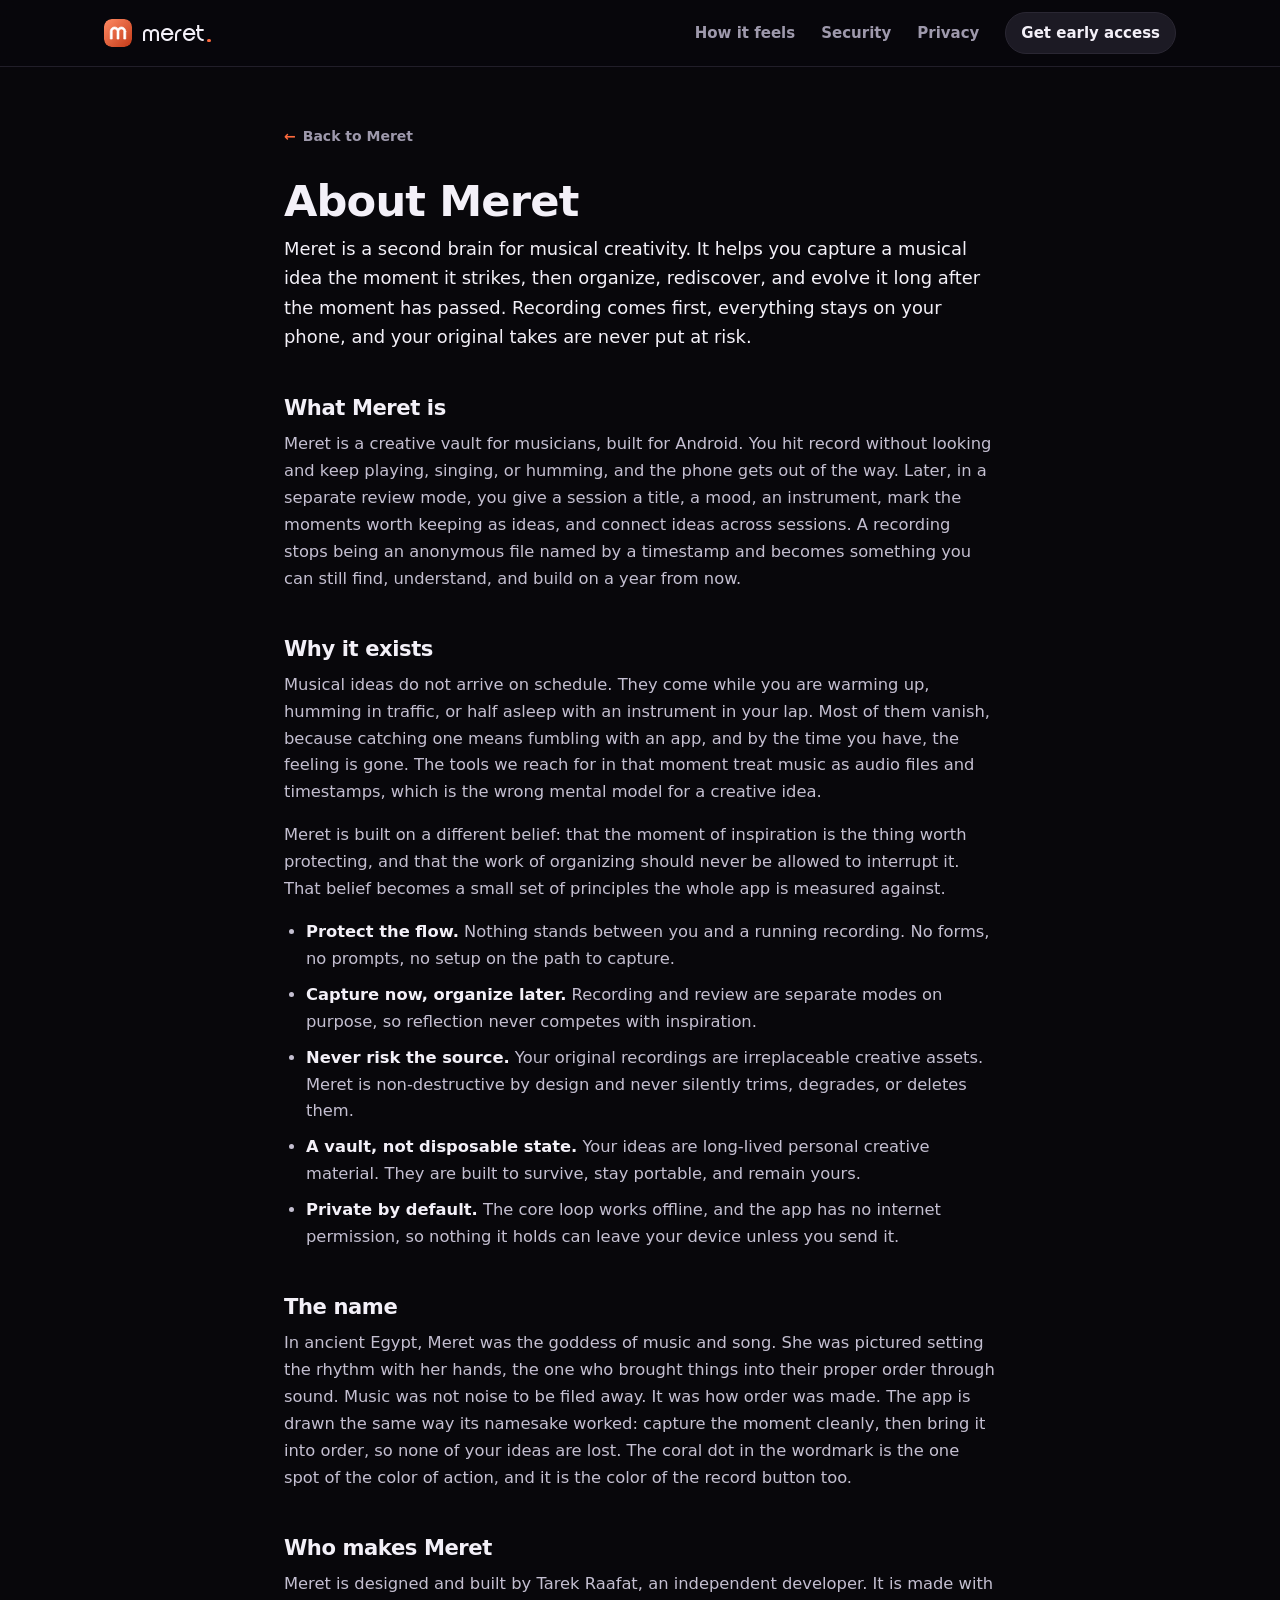
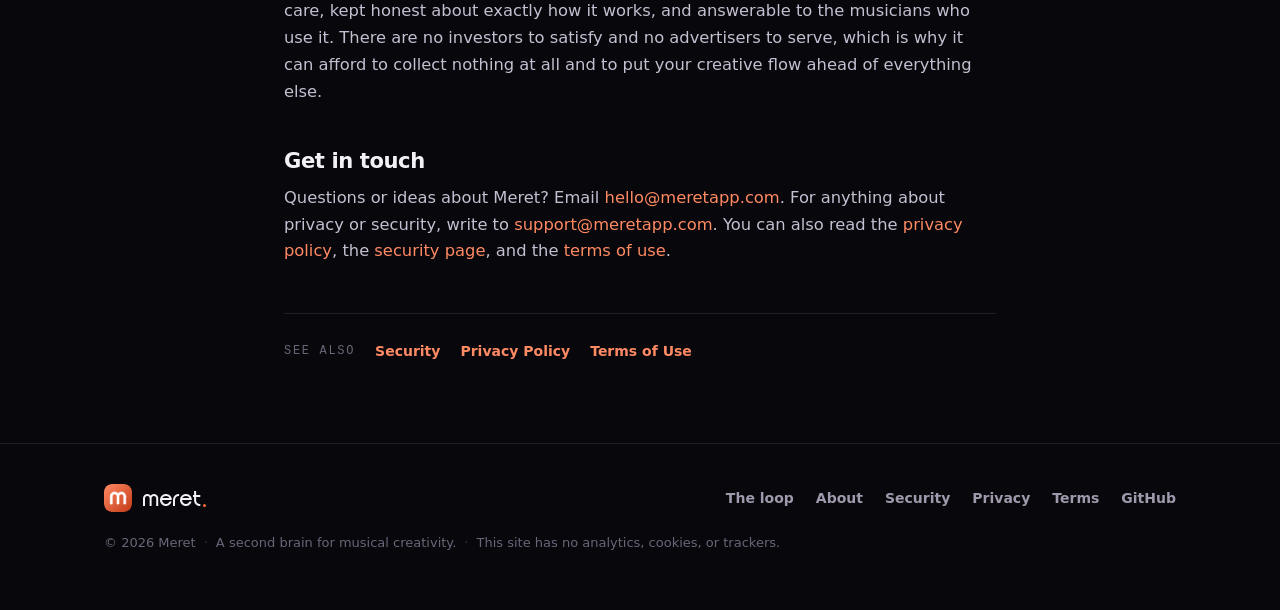
==== about/index.html @ c51e49d5 "Add the About page A mission-forward About page in the shared dark prose layout: what Meret is, why " ====
<!DOCTYPE html>
<html lang="en">
<head>
  <meta charset="utf-8">
  <meta name="viewport" content="width=device-width, initial-scale=1">
  <title>Meret - About</title>
  <meta name="description" content="Meret is a second brain for musical creativity: capture an idea the moment it strikes, then organize, rediscover, and evolve it. Why it exists, the name, and who makes it.">
  <link rel="canonical" href="https://meretapp.com/about/">

  <meta name="author" content="Tarek Raafat">
  <meta name="robots" content="index, follow, max-image-preview:large, max-snippet:-1">
  <meta name="theme-color" content="#08070B">
  <meta name="application-name" content="Meret">
  <meta name="apple-mobile-web-app-title" content="Meret">

  <link rel="icon" type="image/svg+xml" href="/assets/favicon.svg">
  <link rel="apple-touch-icon" href="/assets/favicon.svg">
  <link rel="manifest" href="/site.webmanifest">

  <meta property="og:type" content="article">
  <meta property="og:site_name" content="Meret">
  <meta property="og:locale" content="en_US">
  <meta property="og:title" content="Meret - About">
  <meta property="og:description" content="Why Meret exists, the name behind it, and who makes it. A second brain for musical creativity, built to protect the moment first.">
  <meta property="og:url" content="https://meretapp.com/about/">
  <meta property="og:image" content="https://meretapp.com/assets/og-image.svg">
  <meta property="og:image:width" content="1200">
  <meta property="og:image:height" content="630">
  <meta property="og:image:alt" content="Meret - a second brain for musical creativity">

  <meta name="twitter:card" content="summary_large_image">
  <meta name="twitter:title" content="Meret - About">
  <meta name="twitter:description" content="Why Meret exists, the name behind it, and who makes it. A second brain for musical creativity.">
  <meta name="twitter:image" content="https://meretapp.com/assets/og-image.svg">

  <link rel="preload" as="font" type="font/ttf" href="/assets/duma-bold.ttf" crossorigin>
  <link rel="stylesheet" href="/assets/styles.css">

  <script type="application/ld+json">
  {
    "@context": "https://schema.org",
    "@graph": [
      {
        "@type": "AboutPage",
        "@id": "https://meretapp.com/about/#webpage",
        "url": "https://meretapp.com/about/",
        "name": "Meret - About",
        "isPartOf": { "@id": "https://meretapp.com/#website" },
        "about": { "@id": "https://meretapp.com/#app" },
        "inLanguage": "en-US",
        "description": "Why Meret exists, the name behind it, and who makes it. A second brain for musical creativity, built to protect the creative moment first."
      },
      {
        "@type": "BreadcrumbList",
        "@id": "https://meretapp.com/about/#breadcrumb",
        "itemListElement": [
          { "@type": "ListItem", "position": 1, "name": "Home", "item": "https://meretapp.com/" },
          { "@type": "ListItem", "position": 2, "name": "About", "item": "https://meretapp.com/about/" }
        ]
      }
    ]
  }
  </script>
</head>
<body>
  <header class="site-header">
    <div class="wrap">
      <a class="brand" href="/" aria-label="Meret home">
        <img src="/assets/mark.svg" alt="" width="28" height="28">
        <span class="wordmark">meret<span class="dot" aria-hidden="true"></span></span>
      </a>
      <nav>
        <a href="/#feel">How it feels</a>
        <a href="/security/">Security</a>
        <a href="/privacy/">Privacy</a>
        <a class="nav-cta" href="/#waitlist">Get early access</a>
      </nav>
    </div>
  </header>

  <main class="legal">
    <div class="wrap">
      <a class="back" href="/"><span class="arrow" aria-hidden="true">&larr;</span> Back to Meret</a>
      <h1>About Meret</h1>

      <p class="lede">Meret is a second brain for musical creativity. It helps you capture a musical idea the moment it strikes, then organize, rediscover, and evolve it long after the moment has passed. Recording comes first, everything stays on your phone, and your original takes are never put at risk.</p>

      <h2>What Meret is</h2>
      <p>Meret is a creative vault for musicians, built for Android. You hit record without looking and keep playing, singing, or humming, and the phone gets out of the way. Later, in a separate review mode, you give a session a title, a mood, an instrument, mark the moments worth keeping as ideas, and connect ideas across sessions. A recording stops being an anonymous file named by a timestamp and becomes something you can still find, understand, and build on a year from now.</p>

      <h2>Why it exists</h2>
      <p>Musical ideas do not arrive on schedule. They come while you are warming up, humming in traffic, or half asleep with an instrument in your lap. Most of them vanish, because catching one means fumbling with an app, and by the time you have, the feeling is gone. The tools we reach for in that moment treat music as audio files and timestamps, which is the wrong mental model for a creative idea.</p>
      <p>Meret is built on a different belief: that the moment of inspiration is the thing worth protecting, and that the work of organizing should never be allowed to interrupt it. That belief becomes a small set of principles the whole app is measured against.</p>
      <ul>
        <li><strong>Protect the flow.</strong> Nothing stands between you and a running recording. No forms, no prompts, no setup on the path to capture.</li>
        <li><strong>Capture now, organize later.</strong> Recording and review are separate modes on purpose, so reflection never competes with inspiration.</li>
        <li><strong>Never risk the source.</strong> Your original recordings are irreplaceable creative assets. Meret is non-destructive by design and never silently trims, degrades, or deletes them.</li>
        <li><strong>A vault, not disposable state.</strong> Your ideas are long-lived personal creative material. They are built to survive, stay portable, and remain yours.</li>
        <li><strong>Private by default.</strong> The core loop works offline, and the app has no internet permission, so nothing it holds can leave your device unless you send it.</li>
      </ul>

      <h2>The name</h2>
      <p>In ancient Egypt, Meret was the goddess of music and song. She was pictured setting the rhythm with her hands, the one who brought things into their proper order through sound. Music was not noise to be filed away. It was how order was made. The app is drawn the same way its namesake worked: capture the moment cleanly, then bring it into order, so none of your ideas are lost. The coral dot in the wordmark is the one spot of the color of action, and it is the color of the record button too.</p>

      <h2>Who makes Meret</h2>
      <p>Meret is designed and built by Tarek Raafat, an independent developer. It is made with care, kept honest about exactly how it works, and answerable to the musicians who use it. There are no investors to satisfy and no advertisers to serve, which is why it can afford to collect nothing at all and to put your creative flow ahead of everything else.</p>

      <h2>Get in touch</h2>
      <p>Questions or ideas about Meret? Email <a href="mailto:hello@meretapp.com">hello@meretapp.com</a>. For anything about privacy or security, write to <a href="mailto:support@meretapp.com">support@meretapp.com</a>. You can also read the <a href="/privacy/">privacy policy</a>, the <a href="/security/">security page</a>, and the <a href="/terms/">terms of use</a>.</p>

      <div class="also">
        <span class="also-label">See also</span>
        <a href="/security/">Security</a>
        <a href="/privacy/">Privacy Policy</a>
        <a href="/terms/">Terms of Use</a>
      </div>
    </div>
  </main>

  <footer class="site-footer">
    <div class="wrap">
      <div class="foot-top">
        <a class="brand" href="/" aria-label="Meret home">
          <img src="/assets/mark.svg" alt="" width="26" height="26">
          <span class="wordmark">meret<span class="dot" aria-hidden="true"></span></span>
        </a>
        <nav class="foot-links">
          <a href="/#loop">The loop</a>
          <a href="/about/">About</a>
          <a href="/security/">Security</a>
          <a href="/privacy/">Privacy</a>
          <a href="/terms/">Terms</a>
          <a href="https://github.com/meretapp">GitHub</a>
        </nav>
      </div>
      <p class="fine">
        <span>&copy; 2026 Meret</span>
        <span class="sep">&middot;</span>
        <span>A second brain for musical creativity.</span>
        <span class="sep">&middot;</span>
        <span>This site has no analytics, cookies, or trackers.</span>
      </p>
    </div>
  </footer>
</body>
</html>
---- assets/styles.css ----
/* Meret landing site. Brand tokens from the app repo's docs/design/design.html and
   ui/theme/Color.kt. One dark canvas, coral for action, violet for the idea. No external
   requests: the only web font is Duma Bold, self hosted, and there are no analytics or trackers. */

@font-face {
  font-family: "Duma";
  font-style: normal;
  font-weight: 700;
  font-display: swap;
  src: url("/assets/duma-bold.ttf") format("truetype");
}

:root {
  /* Ground and surfaces */
  --canvas: #08070B;
  --ink: #0B0A0F;
  --surface: #141219;
  --surface-2: #1C1A24;
  --surface-3: #242130;
  --line: #2A2733;
  --line-soft: #211E29;

  /* Text */
  --text: #F3F0F8;
  --muted: #9E99AC;
  --faint: #6A6578;

  /* Accents. Coral is the color of action, violet is the color of the idea. */
  --accent: #FF6A3D;
  --accent-2: #FF8A63;
  --accent-deep: #C33A18;
  --accent-weak: rgba(255, 106, 61, 0.16);
  --accent-line: rgba(255, 106, 61, 0.42);
  --violet: #8E7BFF;
  --violet-weak: rgba(142, 123, 255, 0.16);
  --violet-line: rgba(142, 123, 255, 0.42);
  --good: #54D19B;

  --radius: 18px;
  --radius-lg: 26px;
  --wrap: 1120px;
  --sans: ui-sans-serif, system-ui, "Segoe UI", Roboto, "Helvetica Neue", Arial, sans-serif;
  --mono: ui-monospace, "SF Mono", "Roboto Mono", "JetBrains Mono", Menlo, Consolas, monospace;
}

* { box-sizing: border-box; }
/* scroll-padding-top keeps every in-page anchor target clear of the sticky header
   instead of landing underneath it. */
html { scroll-behavior: smooth; scroll-padding-top: 88px; }

.visually-hidden {
  position: absolute; width: 1px; height: 1px; padding: 0; margin: -1px;
  overflow: hidden; clip: rect(0 0 0 0); white-space: nowrap; border: 0;
}

body {
  margin: 0;
  min-height: 100vh;
  display: flex;
  flex-direction: column;
  font-family: var(--sans);
  color: var(--text);
  background: var(--canvas);
  line-height: 1.65;
  -webkit-font-smoothing: antialiased;
  text-rendering: optimizeLegibility;
}

main { flex: 1 0 auto; }
.site-footer { flex-shrink: 0; }

.wrap { width: 100%; max-width: var(--wrap); margin: 0 auto; padding: 0 24px; }

a { color: var(--accent-2); text-decoration: none; }
a:hover { color: var(--accent); }

h1, h2, h3 { line-height: 1.1; letter-spacing: -0.02em; margin: 0; }

/* The wordmark, drawn in Duma Bold with a real coral disc for the tone dot, matching the app's
   Wordmark composable. The dot keeps coral's meaning as the color of action. */
.wordmark {
  font-family: "Duma", var(--sans);
  font-weight: 700;
  letter-spacing: 0.04em;
  color: var(--text);
  display: inline-flex;
  align-items: baseline;
  line-height: 1;
}
.wordmark .dot {
  width: 0.16em;
  height: 0.16em;
  border-radius: 50%;
  background: var(--accent);
  margin-left: 0.06em;
  align-self: flex-end;
  margin-bottom: 0.06em;
}

/* Header */
.site-header {
  position: sticky; top: 0; z-index: 20;
  background: color-mix(in srgb, var(--canvas) 82%, transparent);
  backdrop-filter: saturate(1.3) blur(12px);
  border-bottom: 1px solid var(--line-soft);
}
.site-header .wrap { display: flex; align-items: center; justify-content: space-between; height: 66px; }
.brand { display: inline-flex; align-items: center; gap: 11px; }
.brand img { height: 28px; width: 28px; display: block; border-radius: 8px; }
.brand .wordmark { font-size: 21px; }
.site-header nav { display: inline-flex; align-items: center; gap: 26px; }
.site-header nav a { color: var(--muted); font-weight: 600; font-size: 15px; }
.site-header nav a:hover { color: var(--text); }
.nav-cta {
  padding: 8px 15px; border-radius: 999px;
  border: 1px solid var(--line);
  color: var(--text) !important;
  background: var(--surface-2);
}
.nav-cta:hover { border-color: var(--accent-line); }
@media (max-width: 720px) { .site-header nav a:not(.nav-cta) { display: none; } }

/* Ambient glow behind the hero.
   overflow: clip (not hidden) contains the glow pseudo-elements without turning the
   hero into a programmatically scrollable box, which otherwise traps an anchor jump
   to the waitlist form inside the hero and blocks scrolling until a page refresh. */
.hero { position: relative; padding: 84px 0 56px; overflow: clip; }
.hero::before {
  content: ""; position: absolute; inset: -20% -10% auto auto;
  width: 780px; height: 620px; pointer-events: none;
  background: radial-gradient(closest-side, rgba(255,106,61,0.20), rgba(255,106,61,0) 70%);
  filter: blur(6px);
}
.hero::after {
  content: ""; position: absolute; inset: auto auto -30% -15%;
  width: 620px; height: 520px; pointer-events: none;
  background: radial-gradient(closest-side, rgba(142,123,255,0.16), rgba(142,123,255,0) 70%);
}
.hero .wrap { position: relative; display: grid; grid-template-columns: 1.05fr 0.95fr; gap: 56px; align-items: center; }

.eyebrow {
  display: inline-flex; align-items: center; gap: 9px;
  font-family: var(--mono); font-size: 12px; letter-spacing: 0.16em; text-transform: uppercase;
  color: var(--muted); margin: 0 0 22px;
  padding: 6px 12px; border-radius: 999px;
  background: var(--surface); border: 1px solid var(--line);
}
.eyebrow .live {
  width: 7px; height: 7px; border-radius: 50%; background: var(--accent);
  box-shadow: 0 0 0 0 var(--accent-line);
  animation: pulse 2.4s ease-out infinite;
}
@keyframes pulse {
  0% { box-shadow: 0 0 0 0 rgba(255,106,61,0.5); }
  70% { box-shadow: 0 0 0 9px rgba(255,106,61,0); }
  100% { box-shadow: 0 0 0 0 rgba(255,106,61,0); }
}

.hero h1 {
  font-size: clamp(2.6rem, 5.4vw, 4rem);
  line-height: 1.04; font-weight: 800; margin: 0 0 22px;
}
.hero h1 .em { color: var(--accent); }
.hero .lede { font-size: clamp(1.08rem, 2.1vw, 1.3rem); color: var(--muted); margin: 0 0 30px; max-width: 40ch; }

/* Waitlist CTA */
.cta { display: flex; flex-direction: column; gap: 12px; max-width: 460px; }
.waitlist { display: flex; gap: 10px; }
.waitlist input[type="email"] {
  flex: 1 1 auto; min-width: 0;
  padding: 14px 16px; font-size: 15px; font-family: var(--sans);
  color: var(--text); background: var(--surface); border: 1px solid var(--line);
  border-radius: 14px; outline: none; transition: border-color 0.2s ease, box-shadow 0.2s ease;
}
.waitlist input[type="email"]::placeholder { color: var(--faint); }
.waitlist input[type="email"]:focus { border-color: var(--accent-line); box-shadow: 0 0 0 4px var(--accent-weak); }
.btn {
  flex: 0 0 auto; cursor: pointer; border: none; white-space: nowrap;
  padding: 14px 22px; font-size: 15px; font-weight: 700; font-family: var(--sans);
  color: #180B06; border-radius: 14px;
  background: linear-gradient(150deg, var(--accent-2), var(--accent-deep));
  box-shadow: 0 12px 30px -12px rgba(226,75,37,0.6);
  transition: transform 0.15s ease, box-shadow 0.2s ease, opacity 0.2s ease;
}
.btn:hover { transform: translateY(-1px); box-shadow: 0 16px 34px -12px rgba(226,75,37,0.7); }
.btn:active { transform: translateY(0); }
.note { color: var(--faint); font-size: 13.5px; margin: 2px 0 0; display: flex; align-items: center; gap: 7px; }
.note svg { width: 15px; height: 15px; flex: none; color: var(--good); }

/* ---- The phone: an artistic mock of the Capture screen, built from the app's own tokens ---- */
.stage { justify-self: center; position: relative; }
.device {
  width: min(320px, 82vw);
  border-radius: 44px; padding: 11px;
  background: linear-gradient(160deg, #211E29, #0d0c11);
  border: 1px solid #322E3C;
  box-shadow: 0 1px 0 rgba(255,255,255,0.05) inset, 0 46px 90px -34px rgba(0,0,0,0.92), 0 0 0 1px rgba(0,0,0,0.4);
}
.screen {
  position: relative; border-radius: 34px; overflow: hidden;
  background: var(--ink); aspect-ratio: 320 / 690; display: flex; flex-direction: column;
}
.statusbar {
  display: flex; align-items: center; justify-content: space-between;
  padding: 16px 22px 4px; font-family: var(--mono); font-size: 12px; color: var(--muted); flex: 0 0 auto;
}
.statusbar .brandrow { display: inline-flex; align-items: baseline; }
.statusbar .wordmark { font-size: 15px; }
.rec-face { flex: 1 1 auto; display: flex; flex-direction: column; align-items: center; justify-content: center; gap: 22px; padding: 0 24px; position: relative; }
.rec-tag {
  display: inline-flex; align-items: center; gap: 8px;
  font-family: var(--mono); font-size: 11px; letter-spacing: 0.18em; text-transform: uppercase; color: var(--accent);
}
.rec-tag .d { width: 7px; height: 7px; border-radius: 50%; background: var(--accent); animation: blink 1.6s steps(1) infinite; }
@keyframes blink { 50% { opacity: 0.25; } }
.rec-timer { font-family: var(--mono); font-size: 46px; letter-spacing: -0.02em; font-variant-numeric: tabular-nums; color: var(--text); }

/* the big coral record disc: the whole lower screen is the button */
.rec-cta {
  position: relative; width: 76%; padding: 60px 0; margin-top: 6px;
  border-radius: 30px; display: grid; place-items: center;
  background: radial-gradient(120% 120% at 50% 0%, rgba(255,138,99,0.16), rgba(255,106,61,0.04) 60%, transparent 75%);
  border: 1px solid var(--accent-line);
}
.rec-disc {
  width: 96px; height: 96px; border-radius: 50%;
  background: linear-gradient(150deg, var(--accent-2), var(--accent-deep));
  box-shadow: 0 18px 44px -14px rgba(226,75,37,0.7), 0 0 0 10px var(--accent-weak);
  display: grid; place-items: center;
}
.rec-disc .square { width: 30px; height: 30px; border-radius: 8px; background: #fff; }
.rec-hint { font-size: 12px; color: var(--faint); }

/* live waveform */
.wave { display: flex; align-items: center; justify-content: center; gap: 3px; height: 54px; width: 78%; }
.wave span {
  flex: 1 1 auto; max-width: 5px; border-radius: 3px;
  background: linear-gradient(var(--accent-2), var(--accent));
  animation: bar 1.1s ease-in-out infinite;
}
.wave span:nth-child(3n) { background: linear-gradient(var(--violet), #6f5cf0); }
@keyframes bar { 0%, 100% { height: 18%; } 50% { height: 100%; } }
@media (prefers-reduced-motion: reduce) {
  .wave span, .rec-tag .d, .eyebrow .live { animation: none; }
  .wave span { height: 55%; }
}

/* Hero collapses to a single column on narrow screens, phone below the copy. */
@media (max-width: 900px) {
  .hero { padding: 56px 0 40px; }
  .hero .wrap { grid-template-columns: 1fr; gap: 44px; }
  .hero .intro { order: 1; }
  .stage { order: 2; }
  .device { width: min(300px, 78vw); }
  .cta { max-width: 100%; }
}
@media (max-width: 460px) {
  .waitlist { flex-direction: column; }
  .waitlist input[type="email"], .waitlist .btn { width: 100%; }
  .closing .waitlist { flex-direction: column; }
}

/* Section rhythm */
section { position: relative; }
.section-head { max-width: 640px; margin: 0 0 40px; }
.section-head .kicker {
  font-family: var(--mono); font-size: 12px; letter-spacing: 0.16em; text-transform: uppercase; color: var(--accent);
  display: block; margin: 0 0 14px;
}
.section-head h2 { font-size: clamp(1.9rem, 3.6vw, 2.6rem); font-weight: 800; }
.section-head p { color: var(--muted); font-size: 1.08rem; margin: 16px 0 0; }

/* The creative loop: three destinations */
.loop { padding: 40px 0 20px; }
.loop-grid { display: grid; grid-template-columns: repeat(3, 1fr); gap: 20px; }
.dest {
  position: relative; overflow: hidden;
  background: var(--surface); border: 1px solid var(--line); border-radius: var(--radius-lg); padding: 26px 24px;
  transition: border-color 0.25s ease, transform 0.25s ease;
}
.dest:hover { transform: translateY(-3px); border-color: var(--accent-line); }
.dest .num { font-family: var(--mono); font-size: 12px; color: var(--faint); letter-spacing: 0.14em; }
.dest .ic {
  width: 46px; height: 46px; border-radius: 13px; display: grid; place-items: center; margin: 16px 0 18px;
  background: var(--accent-weak); border: 1px solid var(--accent-line); color: var(--accent-2);
}
.dest.idea .ic { background: var(--violet-weak); border-color: var(--violet-line); color: var(--violet); }
.dest .ic svg { width: 24px; height: 24px; }
.dest h3 { font-size: 1.3rem; font-weight: 750; margin: 0 0 10px; }
.dest p { color: var(--muted); font-size: 0.98rem; margin: 0; }
.dest .arrow {
  position: absolute; top: 26px; right: 24px; color: var(--faint); font-size: 18px;
}
@media (max-width: 860px) { .loop-grid { grid-template-columns: 1fr; } }

/* Principles: how it feels */
.feel { padding: 72px 0 40px; }
.feel-grid { display: grid; grid-template-columns: repeat(2, 1fr); gap: 18px; }
.feature {
  display: flex; gap: 16px; align-items: flex-start;
  background: var(--surface); border: 1px solid var(--line); border-radius: var(--radius); padding: 22px 22px;
}
.feature .fi {
  flex: none; width: 42px; height: 42px; border-radius: 12px; display: grid; place-items: center;
  background: var(--surface-2); border: 1px solid var(--line); color: var(--accent-2);
}
.feature .fi svg { width: 22px; height: 22px; }
.feature h3 { font-size: 1.1rem; font-weight: 700; margin: 2px 0 6px; }
.feature p { color: var(--muted); font-size: 0.96rem; margin: 0; }
@media (max-width: 720px) { .feel-grid { grid-template-columns: 1fr; } }

/* Story band */
.story { padding: 64px 0; }
.band {
  position: relative; overflow: hidden;
  border-radius: 30px; padding: 56px clamp(28px, 5vw, 64px);
  background:
    radial-gradient(120% 140% at 100% 0%, rgba(142,123,255,0.12), transparent 55%),
    radial-gradient(120% 140% at 0% 100%, rgba(255,106,61,0.12), transparent 55%),
    var(--surface);
  border: 1px solid var(--line);
}
.band .kicker { font-family: var(--mono); font-size: 12px; letter-spacing: 0.16em; text-transform: uppercase; color: var(--accent); display: block; margin: 0 0 18px; }
.band h2 { font-size: clamp(1.7rem, 3.2vw, 2.3rem); font-weight: 800; margin: 0 0 22px; max-width: 20ch; }
.band p { color: var(--muted); font-size: 1.08rem; max-width: 62ch; margin: 0 0 16px; }
.band p.close { color: var(--text); }
.band p.close strong { color: var(--text); font-weight: 700; }

/* FAQ */
.faq { padding: 40px 0 80px; }
.faq-list { display: grid; gap: 12px; max-width: 820px; }
.faq-item {
  background: var(--surface); border: 1px solid var(--line); border-radius: var(--radius);
  padding: 4px 22px; transition: border-color 0.2s ease;
}
.faq-item[open] { border-color: var(--accent-line); }
.faq-item summary {
  cursor: pointer; list-style: none; padding: 18px 0; font-weight: 650; font-size: 1.05rem;
  display: flex; align-items: center; justify-content: space-between; gap: 16px;
}
.faq-item summary::-webkit-details-marker { display: none; }
.faq-item summary::after {
  content: "+"; font-family: var(--mono); font-size: 20px; color: var(--accent); flex: none;
  transition: transform 0.2s ease;
}
.faq-item[open] summary::after { content: "\2212"; }
.faq-item p { color: var(--muted); margin: 0 0 18px; font-size: 1rem; }

/* Closing call */
.closing { padding: 20px 0 90px; }
.closing .wrap { text-align: center; }
.closing h2 { font-size: clamp(1.8rem, 3.6vw, 2.6rem); font-weight: 800; margin: 0 0 14px; }
.closing p { color: var(--muted); margin: 0 auto 28px; max-width: 46ch; font-size: 1.1rem; }
.closing .cta { margin: 0 auto; align-items: center; }
.closing .waitlist { width: 100%; }

/* Footer */
.site-footer { border-top: 1px solid var(--line-soft); padding: 40px 0 56px; }
.site-footer .wrap { display: flex; flex-direction: column; gap: 20px; }
.foot-top { display: flex; align-items: center; justify-content: space-between; gap: 24px; flex-wrap: wrap; }
.foot-top .wordmark { font-size: 20px; }
.foot-links { display: inline-flex; gap: 22px; flex-wrap: wrap; }
.foot-links a { color: var(--muted); font-weight: 600; font-size: 14px; }
.foot-links a:hover { color: var(--text); }
.fine { color: var(--faint); font-size: 13px; margin: 0; display: flex; gap: 8px; flex-wrap: wrap; align-items: center; }
.fine .sep { opacity: 0.5; }

/* ---- Legal and prose pages (privacy, security, terms) ---- */
.legal { padding: 56px 0 80px; }
.legal .wrap { max-width: 760px; }
.legal .back {
  display: inline-flex; align-items: center; gap: 7px;
  margin-bottom: 30px; font-weight: 600; font-size: 14px; color: var(--muted);
}
.legal .back:hover { color: var(--text); }
/* The arrow carries the coral accent so the back link reads as branded and clickable,
   while the label stays in the muted-to-white register the header navigation uses. */
.legal .back .arrow { color: var(--accent); transition: transform 0.15s ease; }
.legal .back:hover .arrow { transform: translateX(-2px); }
.legal h1 { font-size: clamp(2rem, 4vw, 2.7rem); font-weight: 800; margin: 0 0 8px; }
.legal .updated { color: var(--faint); font-family: var(--mono); font-size: 13px; margin: 0 0 32px; }
.legal .lede { color: var(--text); font-size: 1.12rem; margin: 0 0 28px; }
.legal h2 { font-size: 1.32rem; font-weight: 750; margin: 44px 0 12px; color: var(--text); }
.legal h3 { font-size: 1.08rem; font-weight: 700; margin: 28px 0 10px; color: var(--text); }
.legal p, .legal li { color: #C4BFD1; font-size: 1.02rem; }
.legal p { margin: 0 0 16px; }
.legal ul { padding-inline-start: 22px; margin: 0 0 16px; }
.legal li { margin: 0 0 9px; }
.legal li strong, .legal p strong { color: var(--text); font-weight: 650; }
.legal a { color: var(--accent-2); }
.legal a:hover { color: var(--accent); }

/* A quiet callout for a disclaimer or a draft note */
.legal .callout {
  background: var(--surface); border: 1px solid var(--line); border-left: 3px solid var(--accent);
  border-radius: 14px; padding: 16px 20px; margin: 0 0 32px;
}
.legal .callout p { margin: 0; color: var(--muted); font-size: 0.96rem; }

/* Permissions table */
.legal .table-wrap { overflow-x: auto; margin: 0 0 20px; border: 1px solid var(--line); border-radius: 14px; }
.legal table { width: 100%; border-collapse: collapse; font-size: 0.98rem; min-width: 460px; }
.legal thead th {
  text-align: left; padding: 13px 18px; color: var(--text); font-weight: 700;
  background: var(--surface-2); border-bottom: 1px solid var(--line); font-size: 0.9rem;
}
.legal tbody td { padding: 13px 18px; color: #C4BFD1; border-bottom: 1px solid var(--line-soft); vertical-align: top; }
.legal tbody tr:last-child td { border-bottom: none; }
.legal tbody td:first-child { color: var(--text); font-weight: 600; white-space: nowrap; }
@media (max-width: 560px) { .legal tbody td:first-child { white-space: normal; } }

/* A short cross-link row at the foot of a legal page. These are related pages with no
   inherent order, so they carry no directional arrow, just a quiet "See also" label. */
.legal .also {
  margin-top: 48px; padding-top: 26px; border-top: 1px solid var(--line-soft);
  display: flex; align-items: center; gap: 8px 20px; flex-wrap: wrap;
}
.legal .also .also-label {
  font-family: var(--mono); font-size: 12px; letter-spacing: 0.14em; text-transform: uppercase;
  color: var(--faint);
}
.legal .also a { font-weight: 600; font-size: 14px; }

/* A tiny inline confirmation for the waitlist, shown after submit */
.form-done { display: none; color: var(--good); font-size: 14px; margin: 2px 0 0; align-items: center; gap: 8px; }
.form-done.show { display: flex; }
.form-done svg { width: 16px; height: 16px; flex: none; }
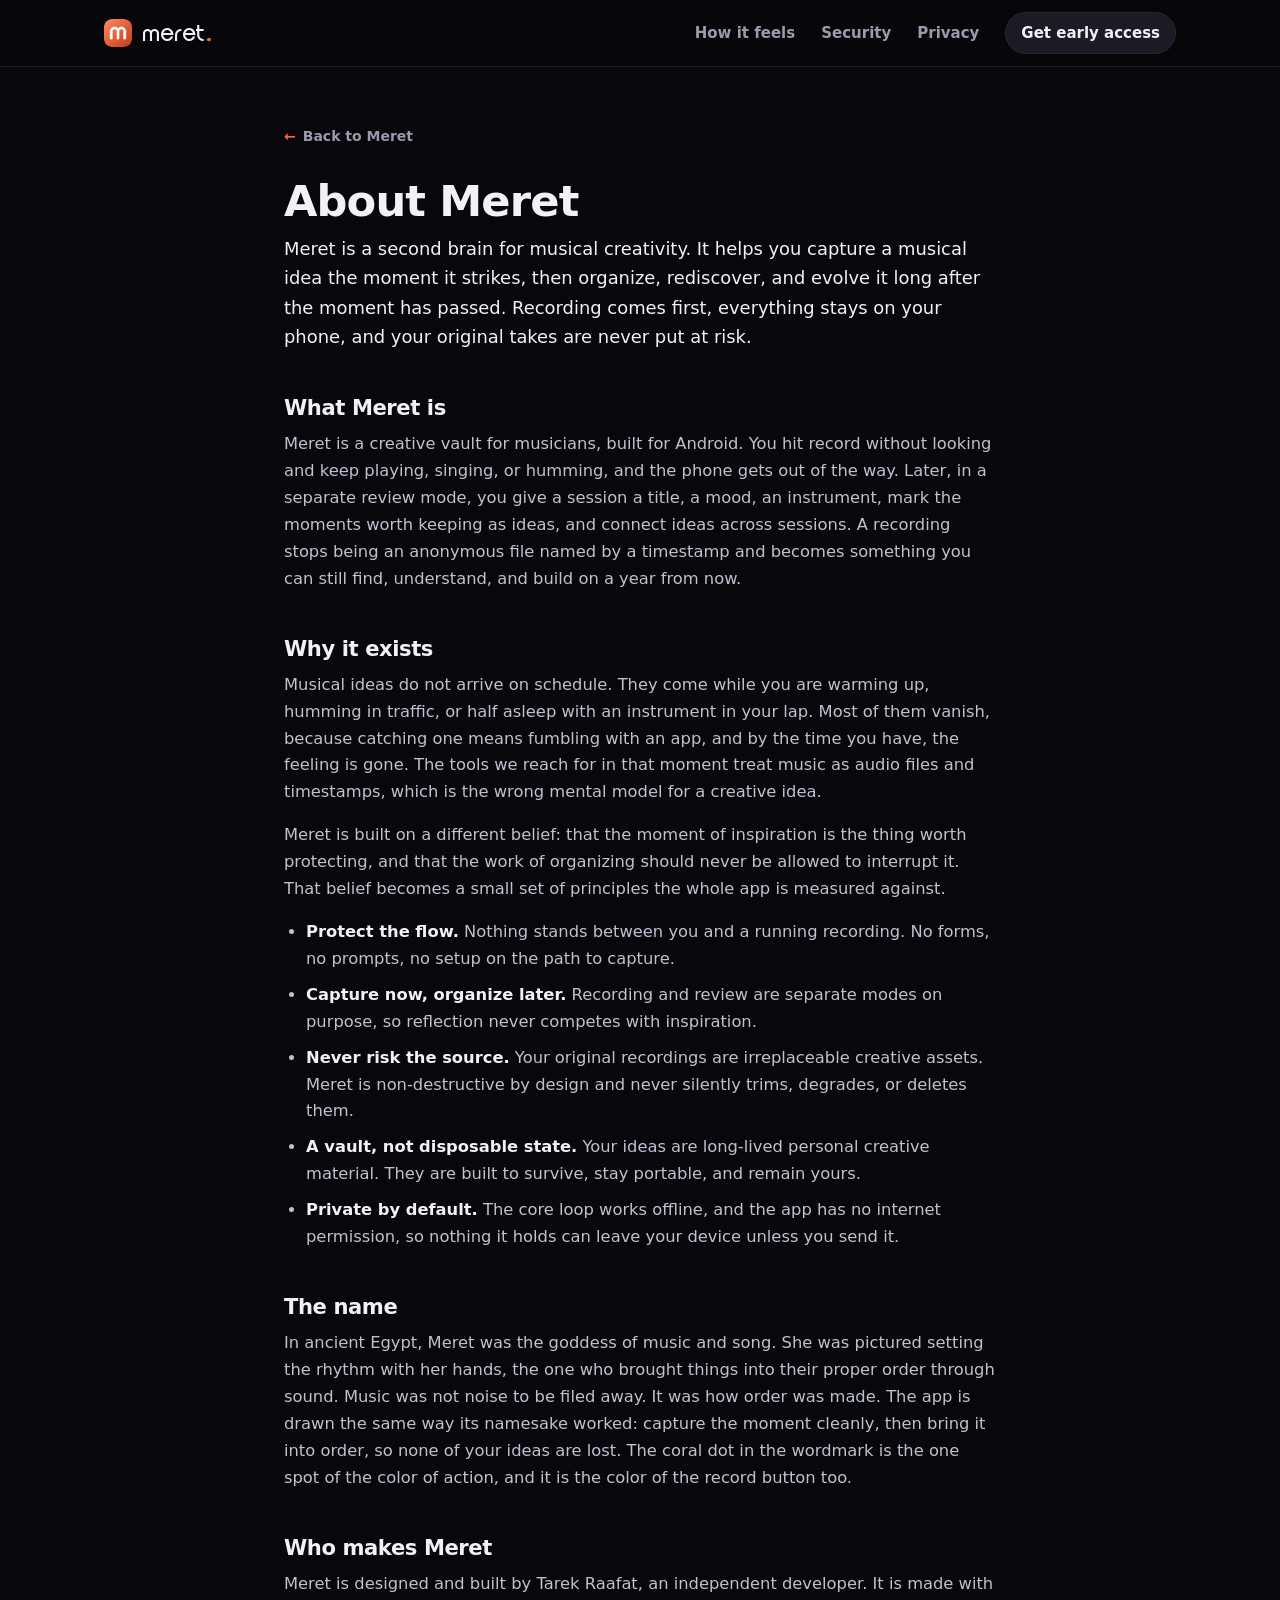
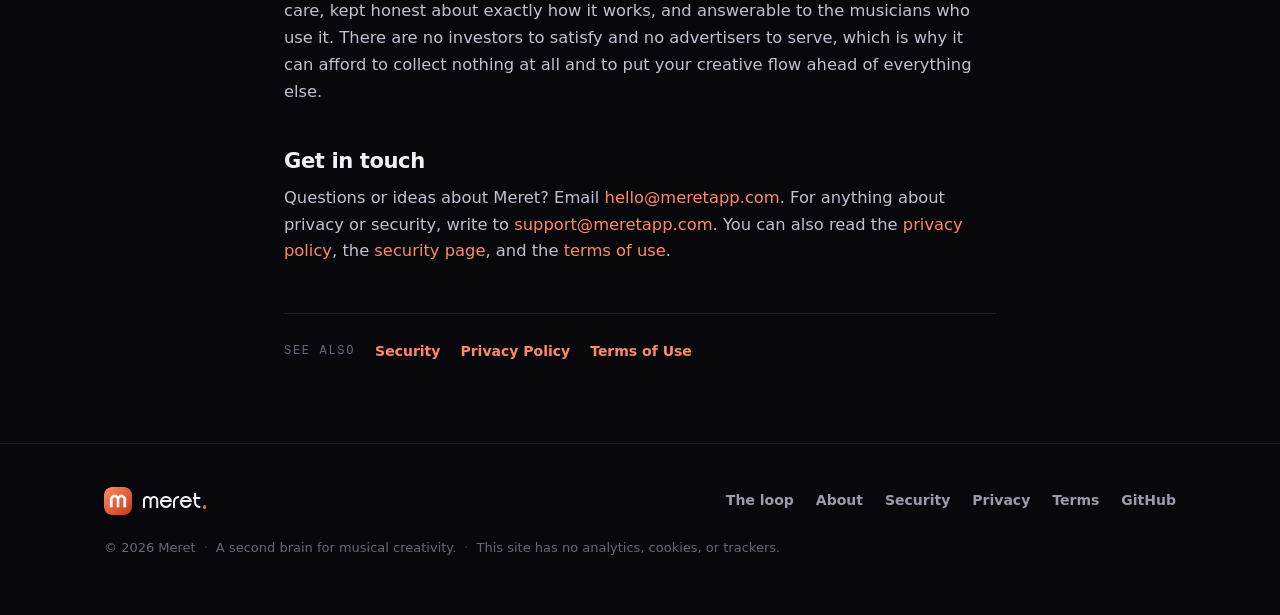
==== commit 7e1d4ffa: "Add PNG share image and fix the wordmark dot Replace the flex-hack tone dot with a baseline-aligned " ====
--- a/about/index.html
+++ b/about/index.html
@@ -23,7 +23,8 @@
   <meta property="og:title" content="Meret - About">
   <meta property="og:description" content="Why Meret exists, the name behind it, and who makes it. A second brain for musical creativity, built to protect the moment first.">
   <meta property="og:url" content="https://meretapp.com/about/">
-  <meta property="og:image" content="https://meretapp.com/assets/og-image.svg">
+  <meta property="og:image" content="https://meretapp.com/assets/og-image.png">
+  <meta property="og:image:type" content="image/png">
   <meta property="og:image:width" content="1200">
   <meta property="og:image:height" content="630">
   <meta property="og:image:alt" content="Meret - a second brain for musical creativity">
@@ -31,7 +32,7 @@
   <meta name="twitter:card" content="summary_large_image">
   <meta name="twitter:title" content="Meret - About">
   <meta name="twitter:description" content="Why Meret exists, the name behind it, and who makes it. A second brain for musical creativity.">
-  <meta name="twitter:image" content="https://meretapp.com/assets/og-image.svg">
+  <meta name="twitter:image" content="https://meretapp.com/assets/og-image.png">
 
   <link rel="preload" as="font" type="font/ttf" href="/assets/duma-bold.ttf" crossorigin>
   <link rel="stylesheet" href="/assets/styles.css">
--- a/assets/styles.css
+++ b/assets/styles.css
@@ -83,18 +83,22 @@
   font-weight: 700;
   letter-spacing: 0.04em;
   color: var(--text);
-  display: inline-flex;
-  align-items: baseline;
-  line-height: 1;
-}
+  white-space: nowrap;
+}
+/* The coral tone dot is a real disc resting on the text baseline, matching the app's
+   Wordmark composable (a 0.17em disc, AboveBaseline). vertical-align: baseline places an
+   empty inline-block's bottom edge on the baseline, so the disc sits like a low round dot
+   after "meret" at any size, rather than being nudged by a flex hack. */
 .wordmark .dot {
-  width: 0.16em;
-  height: 0.16em;
+  display: inline-block;
+  width: 0.17em;
+  height: 0.17em;
   border-radius: 50%;
   background: var(--accent);
-  margin-left: 0.06em;
-  align-self: flex-end;
-  margin-bottom: 0.06em;
+  margin-left: 0.05em;
+  /* Seat the disc a touch below the baseline (scales with the type) so it reads as a
+     grounded tone dot rather than sitting a hair high. */
+  vertical-align: -0.02em;
 }
 
 /* Header */
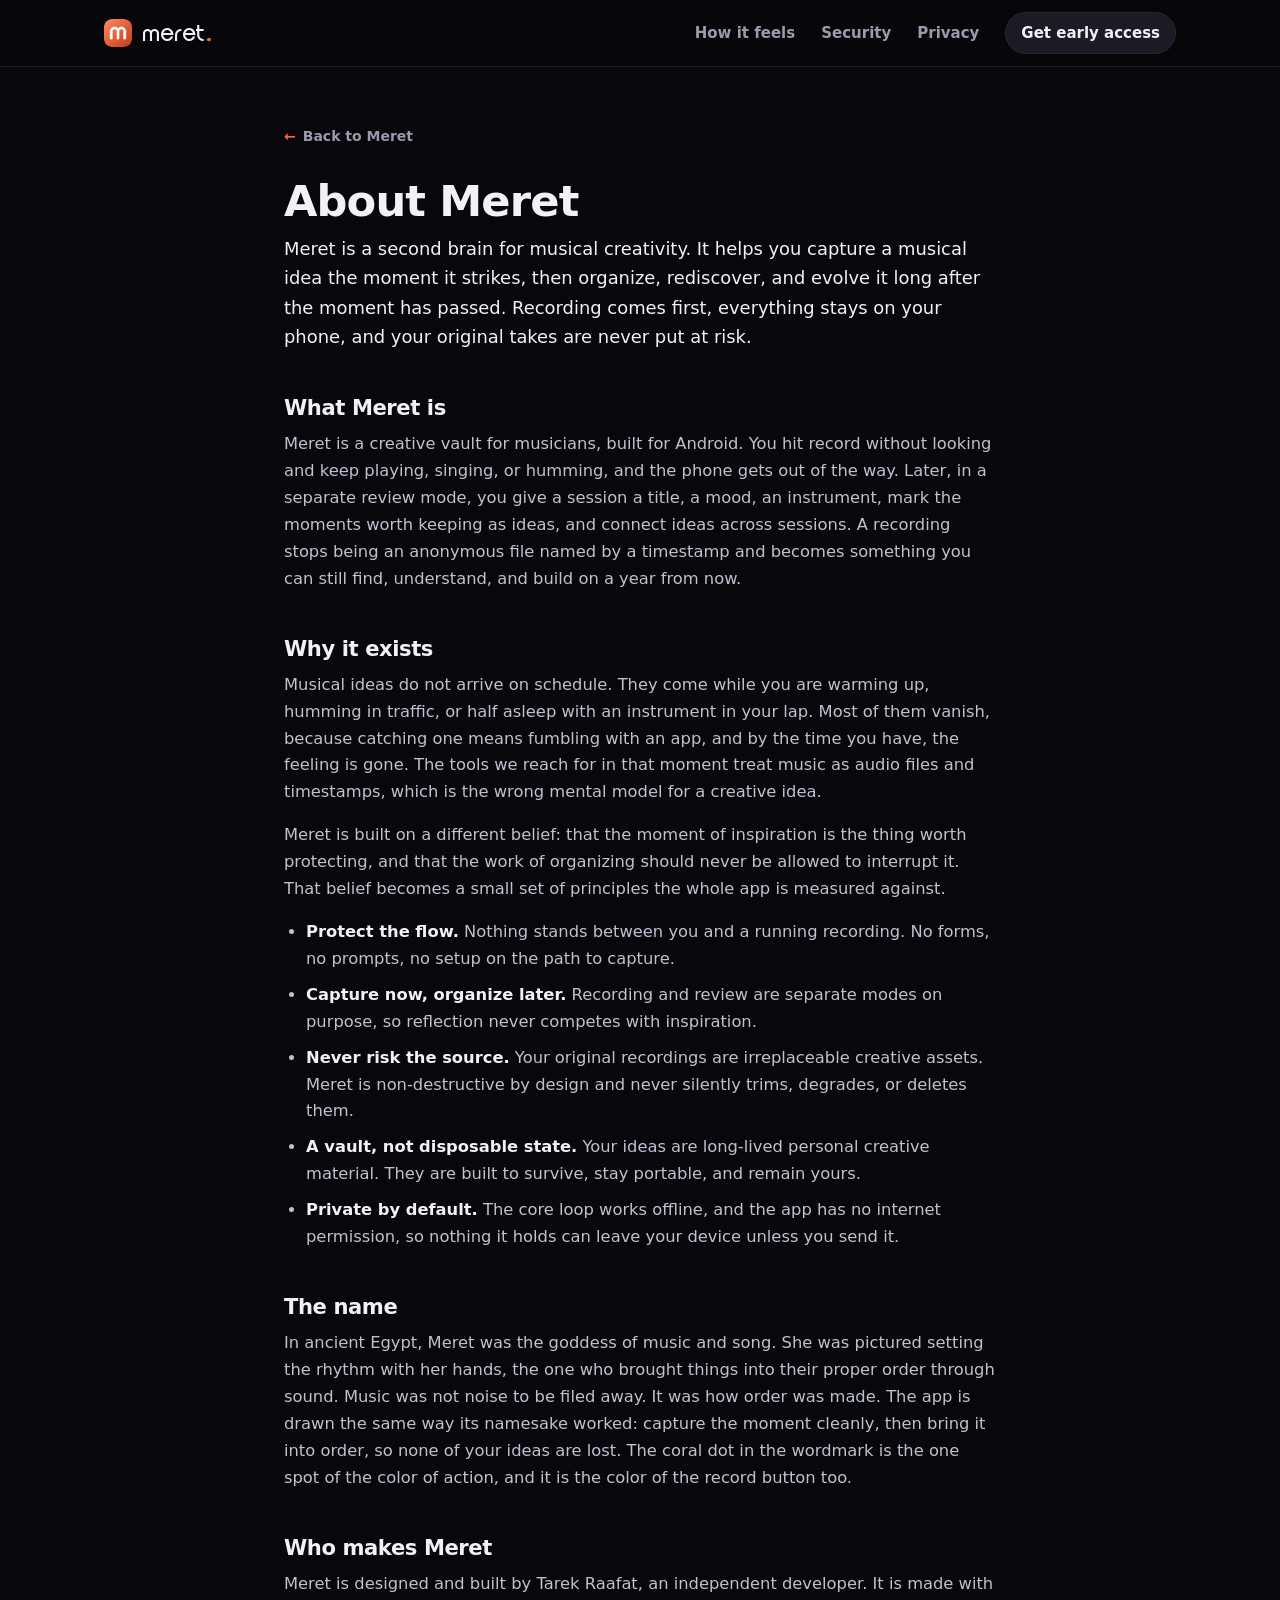
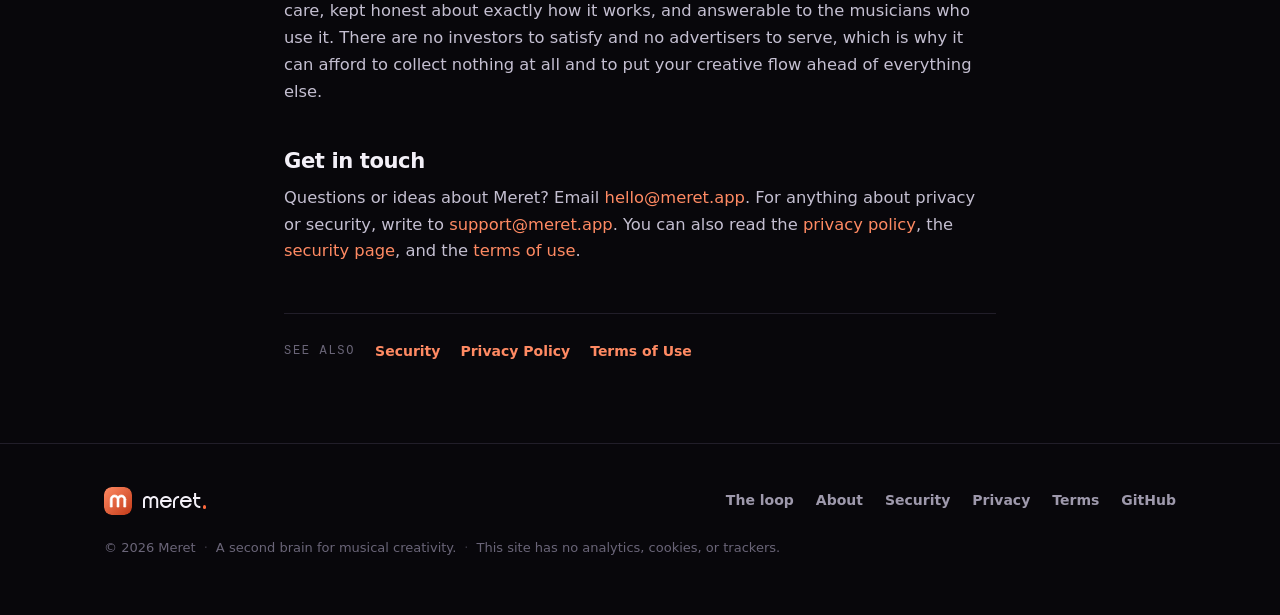
==== commit 389cd50a: "Switch the canonical domain to meret.app Move the site and its email to the primary domain meret.app" ====
--- a/about/index.html
+++ b/about/index.html
@@ -5,7 +5,7 @@
   <meta name="viewport" content="width=device-width, initial-scale=1">
   <title>Meret - About</title>
   <meta name="description" content="Meret is a second brain for musical creativity: capture an idea the moment it strikes, then organize, rediscover, and evolve it. Why it exists, the name, and who makes it.">
-  <link rel="canonical" href="https://meretapp.com/about/">
+  <link rel="canonical" href="https://meret.app/about/">
 
   <meta name="author" content="Tarek Raafat">
   <meta name="robots" content="index, follow, max-image-preview:large, max-snippet:-1">
@@ -22,8 +22,8 @@
   <meta property="og:locale" content="en_US">
   <meta property="og:title" content="Meret - About">
   <meta property="og:description" content="Why Meret exists, the name behind it, and who makes it. A second brain for musical creativity, built to protect the moment first.">
-  <meta property="og:url" content="https://meretapp.com/about/">
-  <meta property="og:image" content="https://meretapp.com/assets/og-image.png">
+  <meta property="og:url" content="https://meret.app/about/">
+  <meta property="og:image" content="https://meret.app/assets/og-image.png">
   <meta property="og:image:type" content="image/png">
   <meta property="og:image:width" content="1200">
   <meta property="og:image:height" content="630">
@@ -32,7 +32,7 @@
   <meta name="twitter:card" content="summary_large_image">
   <meta name="twitter:title" content="Meret - About">
   <meta name="twitter:description" content="Why Meret exists, the name behind it, and who makes it. A second brain for musical creativity.">
-  <meta name="twitter:image" content="https://meretapp.com/assets/og-image.png">
+  <meta name="twitter:image" content="https://meret.app/assets/og-image.png">
 
   <link rel="preload" as="font" type="font/ttf" href="/assets/duma-bold.ttf" crossorigin>
   <link rel="stylesheet" href="/assets/styles.css">
@@ -43,20 +43,20 @@
     "@graph": [
       {
         "@type": "AboutPage",
-        "@id": "https://meretapp.com/about/#webpage",
-        "url": "https://meretapp.com/about/",
+        "@id": "https://meret.app/about/#webpage",
+        "url": "https://meret.app/about/",
         "name": "Meret - About",
-        "isPartOf": { "@id": "https://meretapp.com/#website" },
-        "about": { "@id": "https://meretapp.com/#app" },
+        "isPartOf": { "@id": "https://meret.app/#website" },
+        "about": { "@id": "https://meret.app/#app" },
         "inLanguage": "en-US",
         "description": "Why Meret exists, the name behind it, and who makes it. A second brain for musical creativity, built to protect the creative moment first."
       },
       {
         "@type": "BreadcrumbList",
-        "@id": "https://meretapp.com/about/#breadcrumb",
+        "@id": "https://meret.app/about/#breadcrumb",
         "itemListElement": [
-          { "@type": "ListItem", "position": 1, "name": "Home", "item": "https://meretapp.com/" },
-          { "@type": "ListItem", "position": 2, "name": "About", "item": "https://meretapp.com/about/" }
+          { "@type": "ListItem", "position": 1, "name": "Home", "item": "https://meret.app/" },
+          { "@type": "ListItem", "position": 2, "name": "About", "item": "https://meret.app/about/" }
         ]
       }
     ]
@@ -107,7 +107,7 @@
       <p>Meret is designed and built by Tarek Raafat, an independent developer. It is made with care, kept honest about exactly how it works, and answerable to the musicians who use it. There are no investors to satisfy and no advertisers to serve, which is why it can afford to collect nothing at all and to put your creative flow ahead of everything else.</p>
 
       <h2>Get in touch</h2>
-      <p>Questions or ideas about Meret? Email <a href="mailto:hello@meretapp.com">hello@meretapp.com</a>. For anything about privacy or security, write to <a href="mailto:support@meretapp.com">support@meretapp.com</a>. You can also read the <a href="/privacy/">privacy policy</a>, the <a href="/security/">security page</a>, and the <a href="/terms/">terms of use</a>.</p>
+      <p>Questions or ideas about Meret? Email <a href="mailto:hello@meret.app">hello@meret.app</a>. For anything about privacy or security, write to <a href="mailto:support@meret.app">support@meret.app</a>. You can also read the <a href="/privacy/">privacy policy</a>, the <a href="/security/">security page</a>, and the <a href="/terms/">terms of use</a>.</p>
 
       <div class="also">
         <span class="also-label">See also</span>
--- a/assets/styles.css
+++ b/assets/styles.css
@@ -130,15 +130,15 @@
    to the waitlist form inside the hero and blocks scrolling until a page refresh. */
 .hero { position: relative; padding: 84px 0 56px; overflow: clip; }
 .hero::before {
-  content: ""; position: absolute; inset: -20% -10% auto auto;
-  width: 780px; height: 620px; pointer-events: none;
-  background: radial-gradient(closest-side, rgba(255,106,61,0.20), rgba(255,106,61,0) 70%);
-  filter: blur(6px);
+  content: ""; position: absolute; inset: -34% -18% auto auto;
+  width: 1120px; height: 900px; pointer-events: none;
+  background: radial-gradient(closest-side, rgba(255,106,61,0.20), rgba(255,106,61,0.07) 45%, rgba(255,106,61,0) 72%);
+  filter: blur(8px);
 }
 .hero::after {
-  content: ""; position: absolute; inset: auto auto -30% -15%;
-  width: 620px; height: 520px; pointer-events: none;
-  background: radial-gradient(closest-side, rgba(142,123,255,0.16), rgba(142,123,255,0) 70%);
+  content: ""; position: absolute; inset: auto auto -34% -20%;
+  width: 820px; height: 680px; pointer-events: none;
+  background: radial-gradient(closest-side, rgba(142,123,255,0.16), rgba(142,123,255,0) 72%);
 }
 .hero .wrap { position: relative; display: grid; grid-template-columns: 1.05fr 0.95fr; gap: 56px; align-items: center; }
 
@@ -189,64 +189,100 @@
 .btn:hover { transform: translateY(-1px); box-shadow: 0 16px 34px -12px rgba(226,75,37,0.7); }
 .btn:active { transform: translateY(0); }
 .note { color: var(--faint); font-size: 13.5px; margin: 2px 0 0; display: flex; align-items: center; gap: 7px; }
+.note.note-center { justify-content: center; text-align: left; }
 .note svg { width: 15px; height: 15px; flex: none; color: var(--good); }
 
-/* ---- The phone: an artistic mock of the Capture screen, built from the app's own tokens ---- */
-.stage { justify-self: center; position: relative; }
+/* ---- The phone: a faithful mock of the app's live Recording screen.
+   Structure and tokens are ported from docs/design/design.html (the "Capture, live"
+   screen): Pause is the big center control, Stop reaches to the side, and the third
+   slot is held for the planned Flag control. The waveform is animated for a live feel. */
+/* perspective on the stage lets the device tilt in 3D as the page scrolls (driven in JS).
+   A closer perspective makes the tilt read clearly rather than looking flat. */
+.stage { justify-self: center; position: relative; perspective: 1000px; }
 .device {
   width: min(320px, 82vw);
-  border-radius: 44px; padding: 11px;
+  border-radius: 46px; padding: 11px;
   background: linear-gradient(160deg, #211E29, #0d0c11);
   border: 1px solid #322E3C;
   box-shadow: 0 1px 0 rgba(255,255,255,0.05) inset, 0 46px 90px -34px rgba(0,0,0,0.92), 0 0 0 1px rgba(0,0,0,0.4);
+  transform: translateY(var(--phoneY, 0px)) rotateX(var(--tiltX, 0deg)) rotateY(var(--tiltY, 0deg));
+  transform-style: preserve-3d;
+  will-change: transform;
+}
+/* The phone's real thickness: a short stack of rounded slabs sitting behind the front
+   face, each pushed a little further back in Z. Because every slab is the same rounded
+   rectangle as the phone, the stacked edges form a solid rounded side that follows the
+   corners, so the device reads as a real object when it tilts. The slabs are built and
+   coloured in site.js and are invisible head-on (the front face covers them). */
+.device .device-slab {
+  position: absolute; inset: 0; border-radius: 46px;
+  backface-visibility: hidden; pointer-events: none;
 }
 .screen {
-  position: relative; border-radius: 34px; overflow: hidden;
+  position: relative; border-radius: 36px; overflow: hidden;
   background: var(--ink); aspect-ratio: 320 / 690; display: flex; flex-direction: column;
 }
-.statusbar {
+/* status bar */
+.screen .statusbar {
   display: flex; align-items: center; justify-content: space-between;
-  padding: 16px 22px 4px; font-family: var(--mono); font-size: 12px; color: var(--muted); flex: 0 0 auto;
-}
-.statusbar .brandrow { display: inline-flex; align-items: baseline; }
-.statusbar .wordmark { font-size: 15px; }
-.rec-face { flex: 1 1 auto; display: flex; flex-direction: column; align-items: center; justify-content: center; gap: 22px; padding: 0 24px; position: relative; }
-.rec-tag {
-  display: inline-flex; align-items: center; gap: 8px;
-  font-family: var(--mono); font-size: 11px; letter-spacing: 0.18em; text-transform: uppercase; color: var(--accent);
-}
-.rec-tag .d { width: 7px; height: 7px; border-radius: 50%; background: var(--accent); animation: blink 1.6s steps(1) infinite; }
+  padding: 14px 22px 6px; font-family: var(--mono); font-size: 12px; color: var(--muted); flex: 0 0 auto;
+}
+.screen .dots { display: flex; gap: 5px; align-items: center; }
+.screen .dots i { width: 5px; height: 5px; border-radius: 50%; background: var(--faint); display: inline-block; }
+.screen .bat { width: 22px; height: 11px; border: 1px solid var(--muted); border-radius: 3px; position: relative; }
+/* a partial green charge, matching the design's status bar battery */
+.screen .bat::after { content: ""; position: absolute; inset: 2px; right: 7px; background: var(--good); border-radius: 1px; }
+/* app shell and app bar */
+.screen .app { flex: 1; min-height: 0; display: flex; flex-direction: column; }
+.screen .appbar { padding: 8px 20px 4px; display: flex; align-items: center; gap: 10px; flex: 0 0 auto; }
+.screen .title { font-size: 22px; font-weight: 700; letter-spacing: -0.02em; color: var(--text); }
+.screen .body { flex: 1; min-height: 0; overflow: hidden; padding: 6px 18px 12px; display: flex; flex-direction: column; gap: 12px; }
+/* the live recording panel */
+.rec-live { flex: 1; display: flex; flex-direction: column; }
+.rec-top { flex: 1; display: flex; flex-direction: column; align-items: center; justify-content: center; gap: 18px; }
+.rec-dot { display: inline-flex; align-items: center; gap: 8px; font-family: var(--mono); font-size: 11px; letter-spacing: 0.18em; text-transform: uppercase; color: var(--accent); }
+.rec-dot b { width: 9px; height: 9px; border-radius: 50%; background: var(--accent); box-shadow: 0 0 0 5px var(--accent-weak); animation: blink 1.4s steps(1) infinite; }
+.rec-timer { font-family: var(--mono); font-size: 48px; letter-spacing: -0.02em; font-variant-numeric: tabular-nums; color: var(--text); }
 @keyframes blink { 50% { opacity: 0.25; } }
-.rec-timer { font-family: var(--mono); font-size: 46px; letter-spacing: -0.02em; font-variant-numeric: tabular-nums; color: var(--text); }
-
-/* the big coral record disc: the whole lower screen is the button */
-.rec-cta {
-  position: relative; width: 76%; padding: 60px 0; margin-top: 6px;
-  border-radius: 30px; display: grid; place-items: center;
-  background: radial-gradient(120% 120% at 50% 0%, rgba(255,138,99,0.16), rgba(255,106,61,0.04) 60%, transparent 75%);
-  border: 1px solid var(--accent-line);
-}
-.rec-disc {
-  width: 96px; height: 96px; border-radius: 50%;
-  background: linear-gradient(150deg, var(--accent-2), var(--accent-deep));
-  box-shadow: 0 18px 44px -14px rgba(226,75,37,0.7), 0 0 0 10px var(--accent-weak);
-  display: grid; place-items: center;
-}
-.rec-disc .square { width: 30px; height: 30px; border-radius: 8px; background: #fff; }
-.rec-hint { font-size: 12px; color: var(--faint); }
-
-/* live waveform */
-.wave { display: flex; align-items: center; justify-content: center; gap: 3px; height: 54px; width: 78%; }
-.wave span {
-  flex: 1 1 auto; max-width: 5px; border-radius: 3px;
-  background: linear-gradient(var(--accent-2), var(--accent));
-  animation: bar 1.1s ease-in-out infinite;
-}
-.wave span:nth-child(3n) { background: linear-gradient(var(--violet), #6f5cf0); }
-@keyframes bar { 0%, 100% { height: 18%; } 50% { height: 100%; } }
+/* the live waveform: a coral amplitude envelope with the app's exact bar heights (set
+   inline). To simulate an active recording it scrolls steadily left to right. The bar
+   sequence is duplicated into one track so the loop is seamless, and the two ends are
+   masked so bars fade in and out rather than popping at the edges. */
+.rec-wave {
+  height: 72px; width: 100%; overflow: hidden;
+  -webkit-mask-image: linear-gradient(90deg, transparent 0, #000 8%, #000 92%, transparent 100%);
+          mask-image: linear-gradient(90deg, transparent 0, #000 8%, #000 92%, transparent 100%);
+}
+.rec-wave-track {
+  display: flex; align-items: center; gap: 3px; height: 100%; width: max-content;
+  animation: recscroll 7s linear infinite;
+}
+.rec-wave-track i { flex: 0 0 auto; width: 3px; border-radius: 2px; background: var(--accent); }
+/* translate by half the track (one full copy) so copy 2 lands exactly where copy 1 began */
+@keyframes recscroll { from { transform: translateX(-50%); } to { transform: translateX(0); } }
+/* controls: Pause is the big center button, Stop reaches to the side, third slot held for Flag */
+.rec-controls { display: flex; align-items: flex-start; justify-content: center; gap: 30px; padding: 6px 0 4px; }
+.rcwrap { display: flex; flex-direction: column; align-items: center; gap: 8px; }
+.rcwrap span { font-family: var(--mono); font-size: 10px; letter-spacing: 0.12em; text-transform: uppercase; color: var(--faint); }
+.rcwrap.center span { color: var(--accent); }
+.rc { width: 56px; height: 56px; border-radius: 50%; display: grid; place-items: center; background: var(--surface-2); border: 1px solid var(--line); color: var(--text); }
+.rc svg { width: 24px; height: 24px; }
+.rc.big { width: 84px; height: 84px; background: var(--accent); color: #180b06; border: none; box-shadow: 0 18px 44px -16px rgba(255,106,61,0.75); }
+.rc.big svg { width: 30px; height: 30px; }
+/* the Pause control is clickable: it toggles the preview between recording and paused */
+.rcwrap.center .rc.big { cursor: pointer; transition: transform 0.12s ease; }
+.rcwrap.center .rc.big:active { transform: scale(0.95); }
+
+/* paused state: the status goes muted and still, the waveform holds, the timer freezes
+   (handled in JS), and the button becomes Resume (icon swapped in JS), mirroring the app */
+.is-paused .rec-dot { color: var(--muted); }
+.is-paused .rec-dot b { background: var(--muted); box-shadow: none; animation: none; }
+.is-paused .rec-wave-track { animation-play-state: paused; }
+/* home indicator */
+.home-indicator { flex: 0 0 auto; display: flex; justify-content: center; padding: 12px 0 14px; }
+.home-indicator::after { content: ""; width: 118px; height: 5px; border-radius: 3px; background: var(--surface-3); }
 @media (prefers-reduced-motion: reduce) {
-  .wave span, .rec-tag .d, .eyebrow .live { animation: none; }
-  .wave span { height: 55%; }
+  .rec-wave-track, .rec-dot b, .eyebrow .live { animation: none; }
 }
 
 /* Hero collapses to a single column on narrow screens, phone below the copy. */
@@ -354,7 +390,9 @@
 .closing { padding: 20px 0 90px; }
 .closing .wrap { text-align: center; }
 .closing h2 { font-size: clamp(1.8rem, 3.6vw, 2.6rem); font-weight: 800; margin: 0 0 14px; }
-.closing p { color: var(--muted); margin: 0 auto 28px; max-width: 46ch; font-size: 1.1rem; }
+/* Direct child only, so this subtitle style does not bleed into the form's .note and
+   .form-done paragraphs (which would otherwise inherit its larger size and wrap). */
+.closing .wrap > p { color: var(--muted); margin: 0 auto 28px; max-width: 46ch; font-size: 1.1rem; }
 .closing .cta { margin: 0 auto; align-items: center; }
 .closing .waitlist { width: 100%; }
 
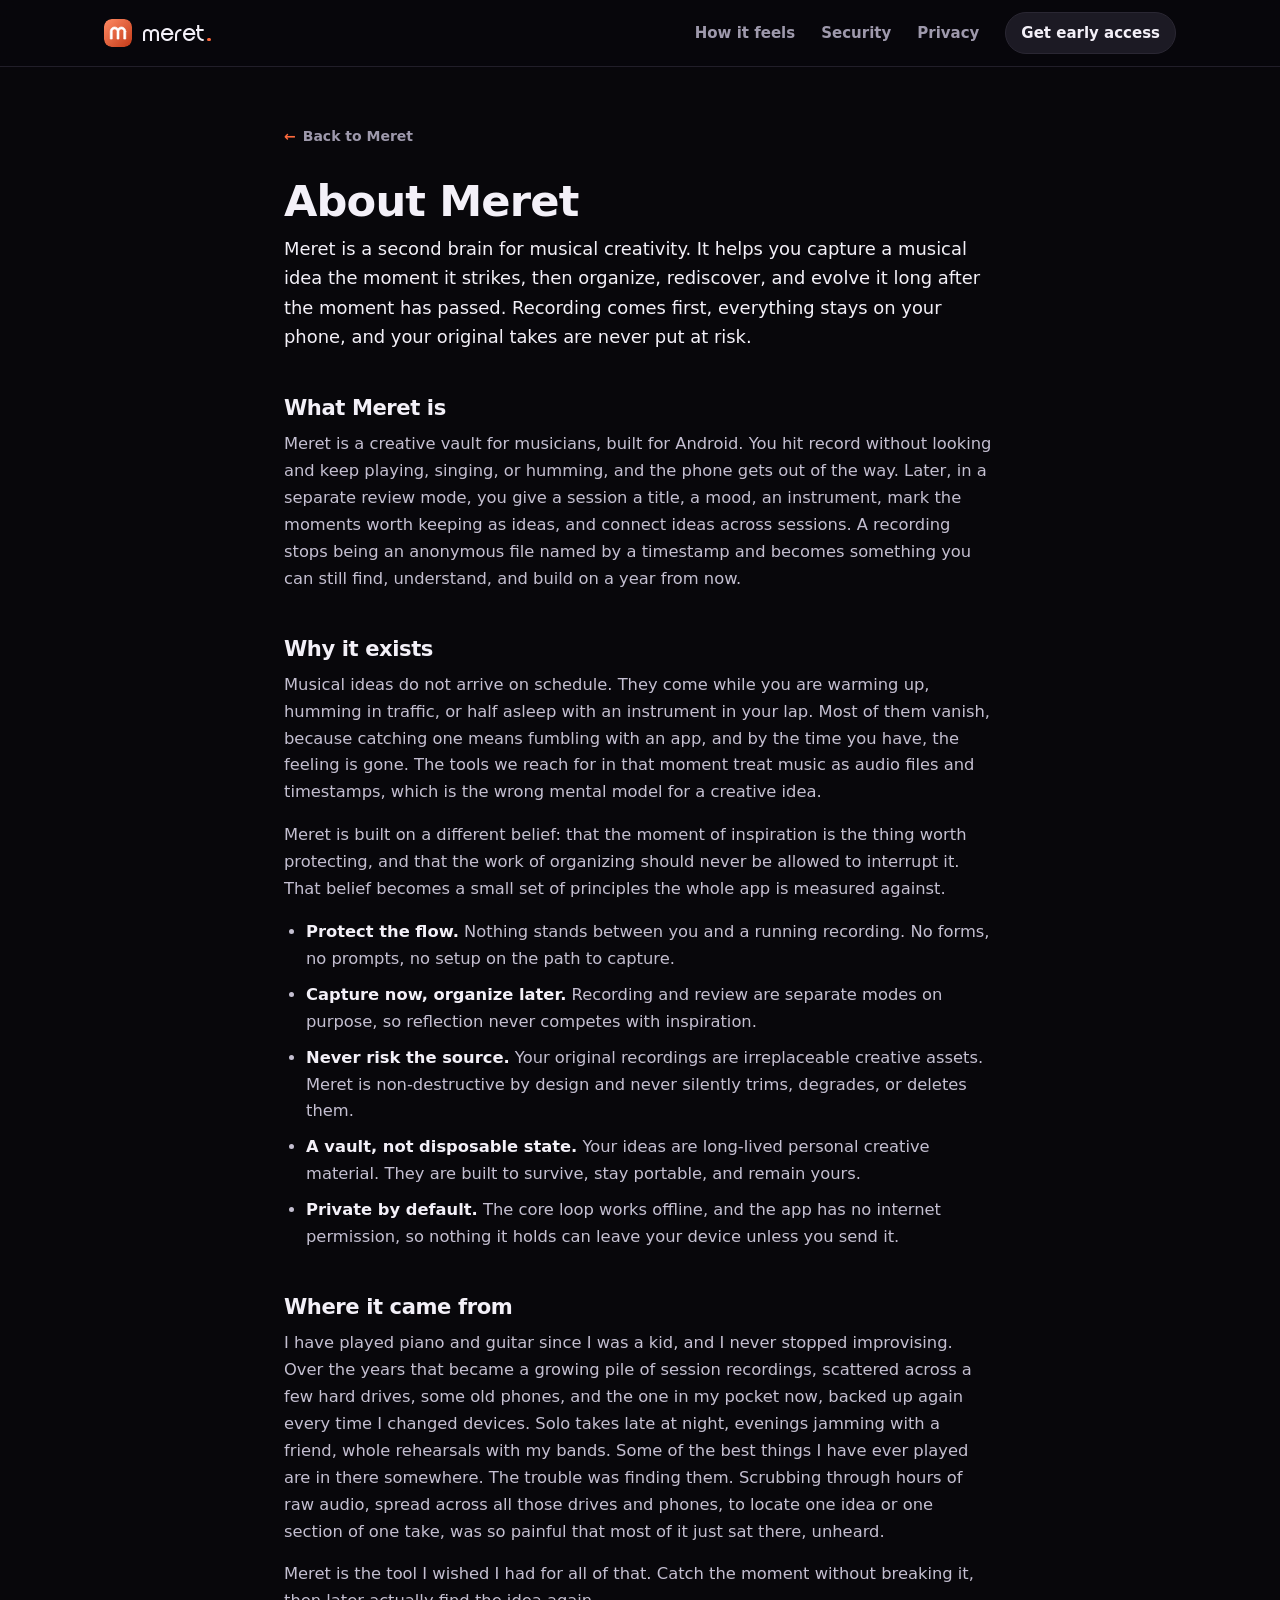
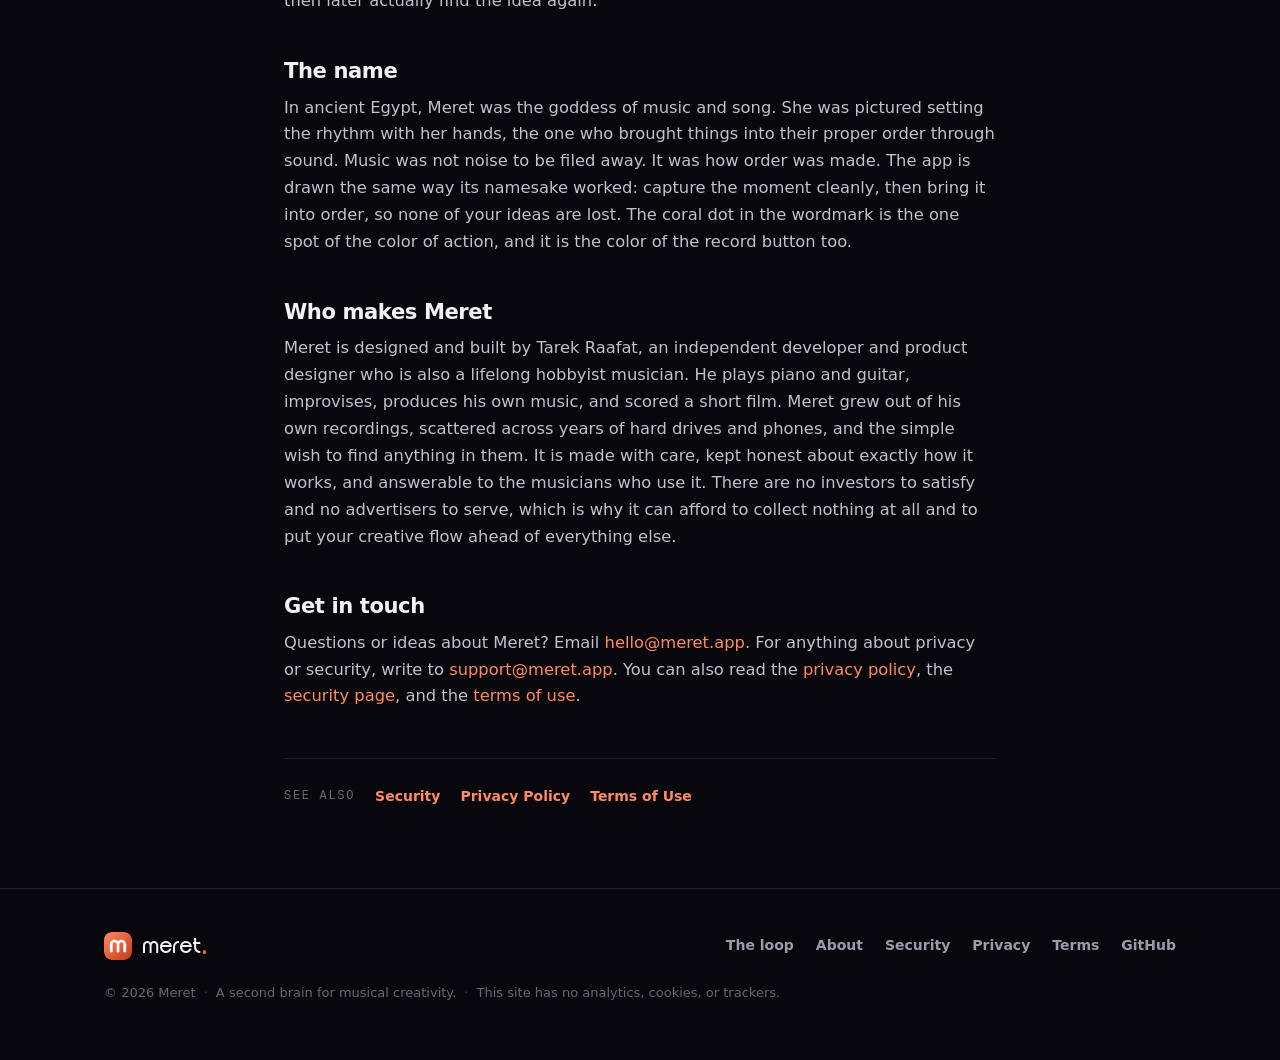
==== commit e9d341c1: "Add the maker's origin story to the About page Add a first-person 'Where it came from' section: a li" ====
--- a/about/index.html
+++ b/about/index.html
@@ -100,11 +100,15 @@
         <li><strong>Private by default.</strong> The core loop works offline, and the app has no internet permission, so nothing it holds can leave your device unless you send it.</li>
       </ul>
 
+      <h2>Where it came from</h2>
+      <p>I have played piano and guitar since I was a kid, and I never stopped improvising. Over the years that became a growing pile of session recordings, scattered across a few hard drives, some old phones, and the one in my pocket now, backed up again every time I changed devices. Solo takes late at night, evenings jamming with a friend, whole rehearsals with my bands. Some of the best things I have ever played are in there somewhere. The trouble was finding them. Scrubbing through hours of raw audio, spread across all those drives and phones, to locate one idea or one section of one take, was so painful that most of it just sat there, unheard.</p>
+      <p>Meret is the tool I wished I had for all of that. Catch the moment without breaking it, then later actually find the idea again.</p>
+
       <h2>The name</h2>
       <p>In ancient Egypt, Meret was the goddess of music and song. She was pictured setting the rhythm with her hands, the one who brought things into their proper order through sound. Music was not noise to be filed away. It was how order was made. The app is drawn the same way its namesake worked: capture the moment cleanly, then bring it into order, so none of your ideas are lost. The coral dot in the wordmark is the one spot of the color of action, and it is the color of the record button too.</p>
 
       <h2>Who makes Meret</h2>
-      <p>Meret is designed and built by Tarek Raafat, an independent developer. It is made with care, kept honest about exactly how it works, and answerable to the musicians who use it. There are no investors to satisfy and no advertisers to serve, which is why it can afford to collect nothing at all and to put your creative flow ahead of everything else.</p>
+      <p>Meret is designed and built by Tarek Raafat, an independent developer and product designer who is also a lifelong hobbyist musician. He plays piano and guitar, improvises, produces his own music, and scored a short film. Meret grew out of his own recordings, scattered across years of hard drives and phones, and the simple wish to find anything in them. It is made with care, kept honest about exactly how it works, and answerable to the musicians who use it. There are no investors to satisfy and no advertisers to serve, which is why it can afford to collect nothing at all and to put your creative flow ahead of everything else.</p>
 
       <h2>Get in touch</h2>
       <p>Questions or ideas about Meret? Email <a href="mailto:hello@meret.app">hello@meret.app</a>. For anything about privacy or security, write to <a href="mailto:support@meret.app">support@meret.app</a>. You can also read the <a href="/privacy/">privacy policy</a>, the <a href="/security/">security page</a>, and the <a href="/terms/">terms of use</a>.</p>
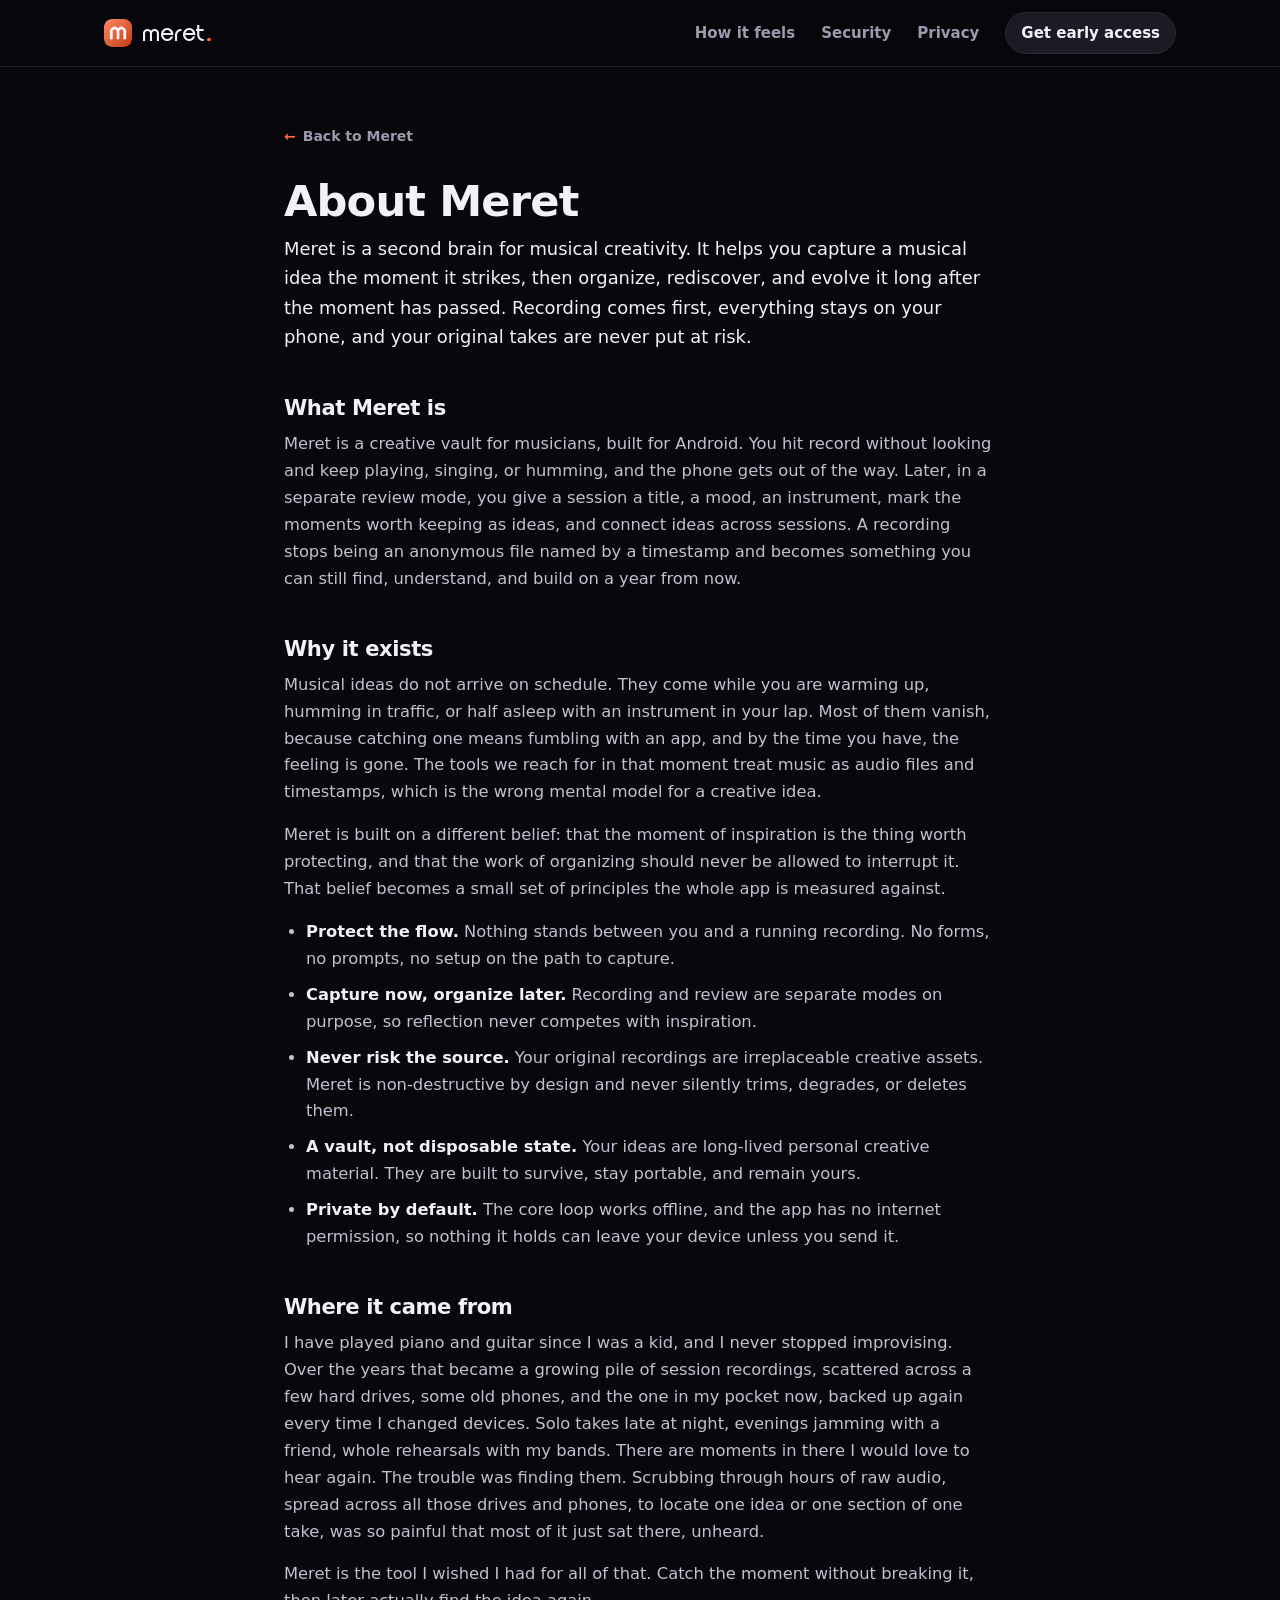
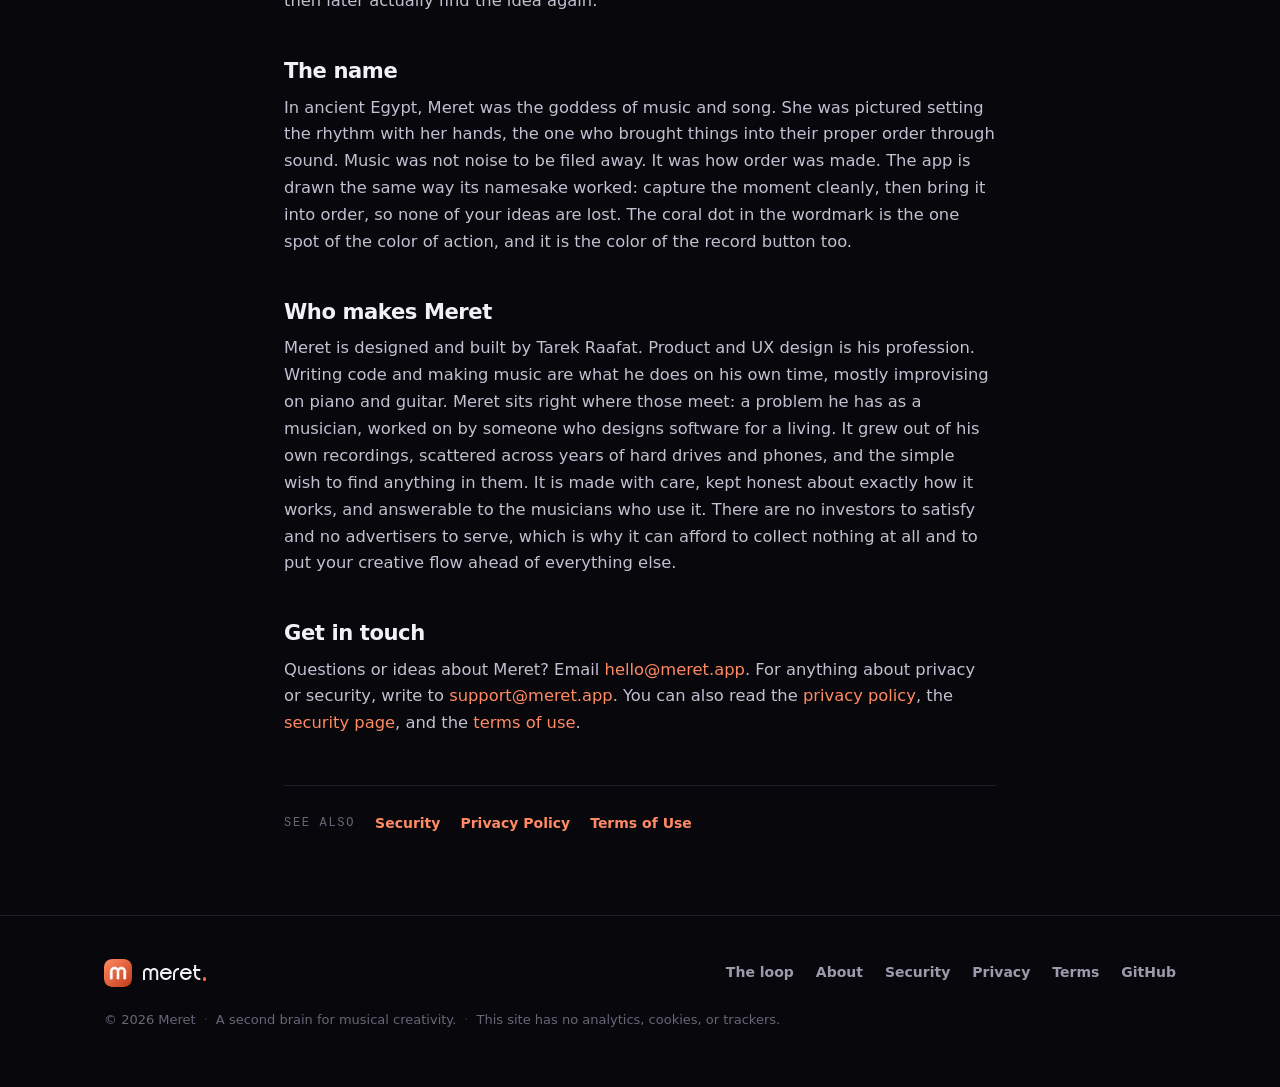
==== commit 361ce585: "Refine the About story: correct profession and soften tone Fix the framing so product and UX design " ====
--- a/about/index.html
+++ b/about/index.html
@@ -101,14 +101,14 @@
       </ul>
 
       <h2>Where it came from</h2>
-      <p>I have played piano and guitar since I was a kid, and I never stopped improvising. Over the years that became a growing pile of session recordings, scattered across a few hard drives, some old phones, and the one in my pocket now, backed up again every time I changed devices. Solo takes late at night, evenings jamming with a friend, whole rehearsals with my bands. Some of the best things I have ever played are in there somewhere. The trouble was finding them. Scrubbing through hours of raw audio, spread across all those drives and phones, to locate one idea or one section of one take, was so painful that most of it just sat there, unheard.</p>
+      <p>I have played piano and guitar since I was a kid, and I never stopped improvising. Over the years that became a growing pile of session recordings, scattered across a few hard drives, some old phones, and the one in my pocket now, backed up again every time I changed devices. Solo takes late at night, evenings jamming with a friend, whole rehearsals with my bands. There are moments in there I would love to hear again. The trouble was finding them. Scrubbing through hours of raw audio, spread across all those drives and phones, to locate one idea or one section of one take, was so painful that most of it just sat there, unheard.</p>
       <p>Meret is the tool I wished I had for all of that. Catch the moment without breaking it, then later actually find the idea again.</p>
 
       <h2>The name</h2>
       <p>In ancient Egypt, Meret was the goddess of music and song. She was pictured setting the rhythm with her hands, the one who brought things into their proper order through sound. Music was not noise to be filed away. It was how order was made. The app is drawn the same way its namesake worked: capture the moment cleanly, then bring it into order, so none of your ideas are lost. The coral dot in the wordmark is the one spot of the color of action, and it is the color of the record button too.</p>
 
       <h2>Who makes Meret</h2>
-      <p>Meret is designed and built by Tarek Raafat, an independent developer and product designer who is also a lifelong hobbyist musician. He plays piano and guitar, improvises, produces his own music, and scored a short film. Meret grew out of his own recordings, scattered across years of hard drives and phones, and the simple wish to find anything in them. It is made with care, kept honest about exactly how it works, and answerable to the musicians who use it. There are no investors to satisfy and no advertisers to serve, which is why it can afford to collect nothing at all and to put your creative flow ahead of everything else.</p>
+      <p>Meret is designed and built by Tarek Raafat. Product and UX design is his profession. Writing code and making music are what he does on his own time, mostly improvising on piano and guitar. Meret sits right where those meet: a problem he has as a musician, worked on by someone who designs software for a living. It grew out of his own recordings, scattered across years of hard drives and phones, and the simple wish to find anything in them. It is made with care, kept honest about exactly how it works, and answerable to the musicians who use it. There are no investors to satisfy and no advertisers to serve, which is why it can afford to collect nothing at all and to put your creative flow ahead of everything else.</p>
 
       <h2>Get in touch</h2>
       <p>Questions or ideas about Meret? Email <a href="mailto:hello@meret.app">hello@meret.app</a>. For anything about privacy or security, write to <a href="mailto:support@meret.app">support@meret.app</a>. You can also read the <a href="/privacy/">privacy policy</a>, the <a href="/security/">security page</a>, and the <a href="/terms/">terms of use</a>.</p>
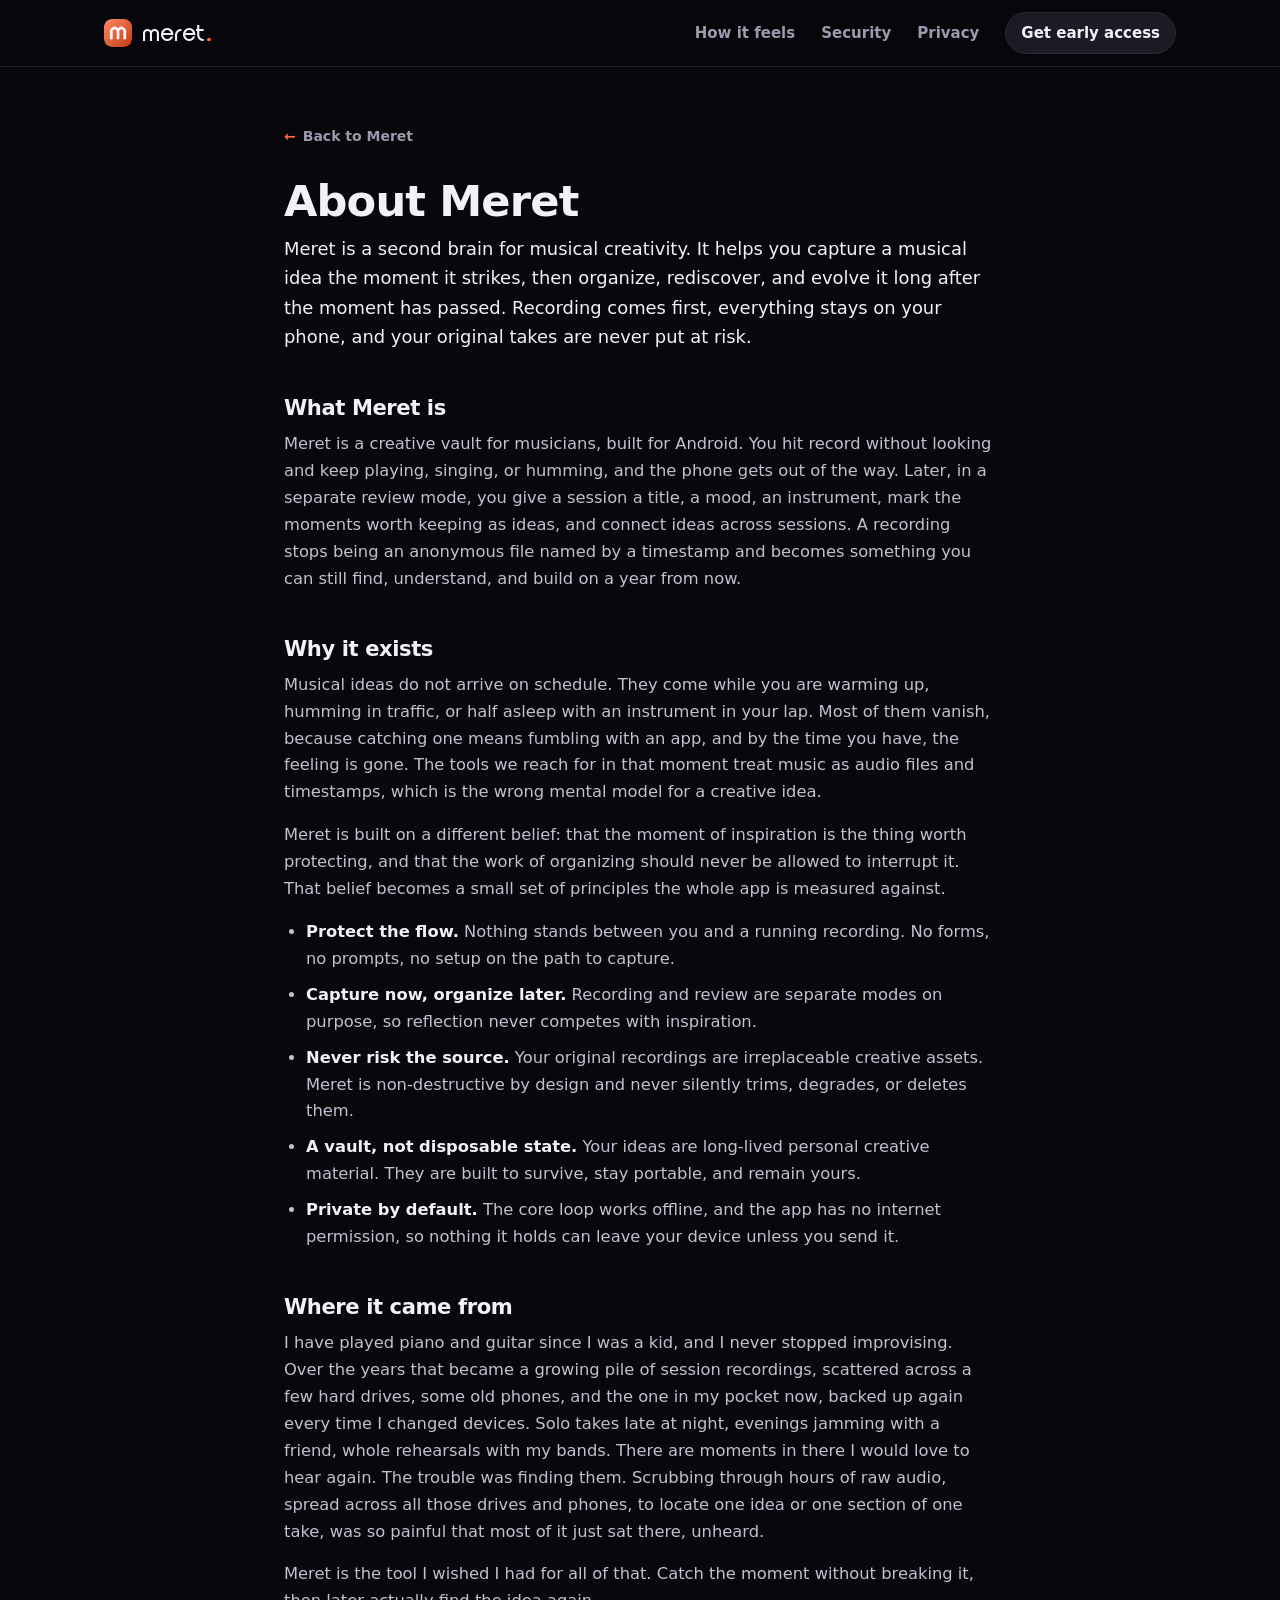
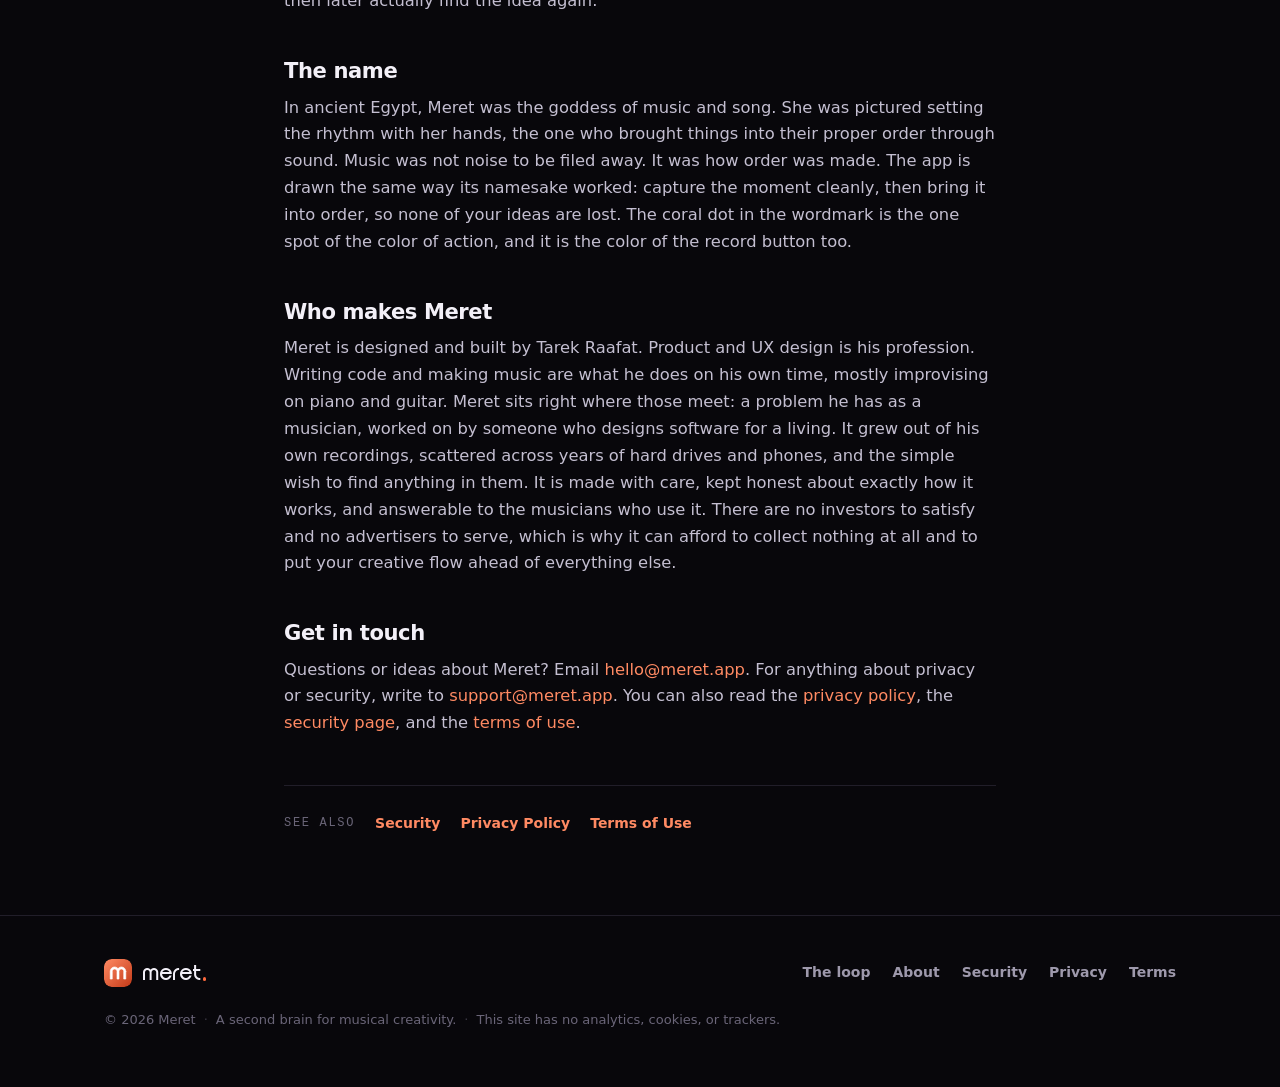
==== commit ba115a13: "refactor: remove GitHub link from footer navigation across all pages" ====
--- a/about/index.html
+++ b/about/index.html
@@ -135,7 +135,6 @@
           <a href="/security/">Security</a>
           <a href="/privacy/">Privacy</a>
           <a href="/terms/">Terms</a>
-          <a href="https://github.com/meretapp">GitHub</a>
         </nav>
       </div>
       <p class="fine">
